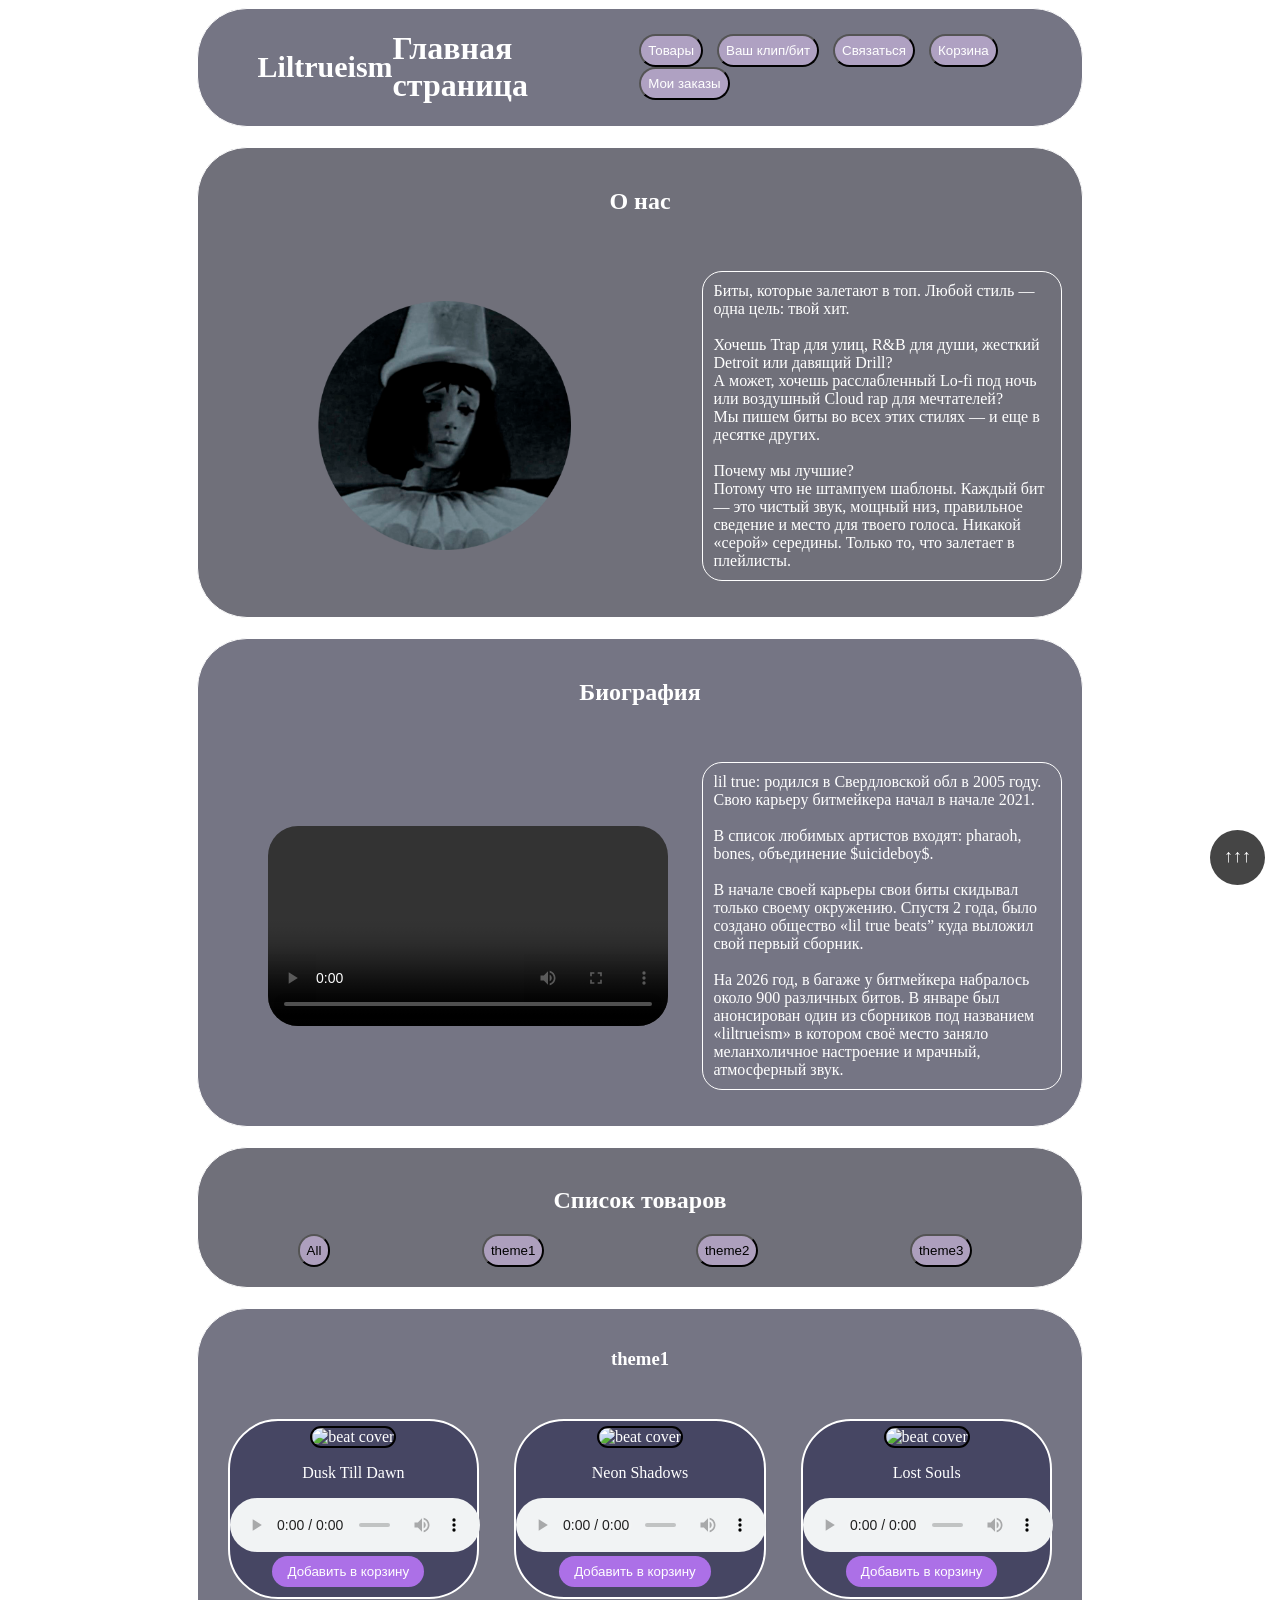
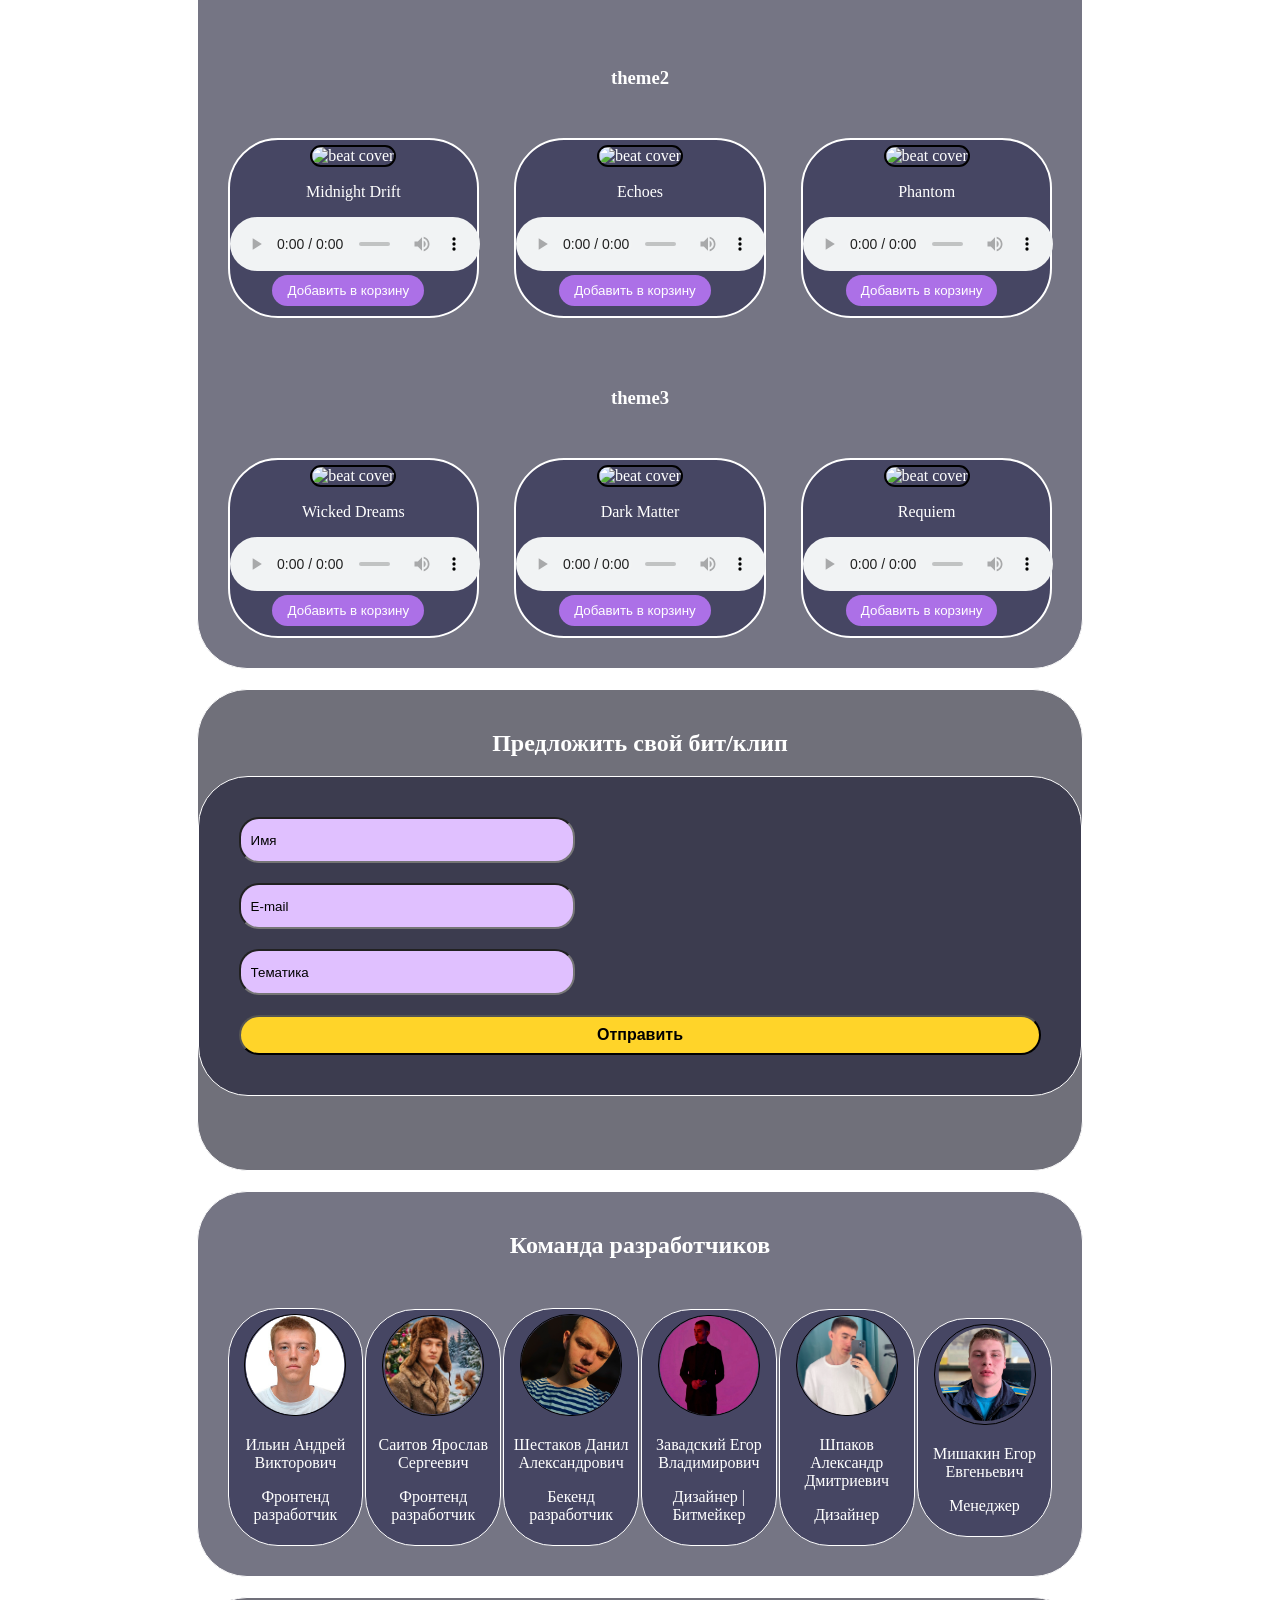
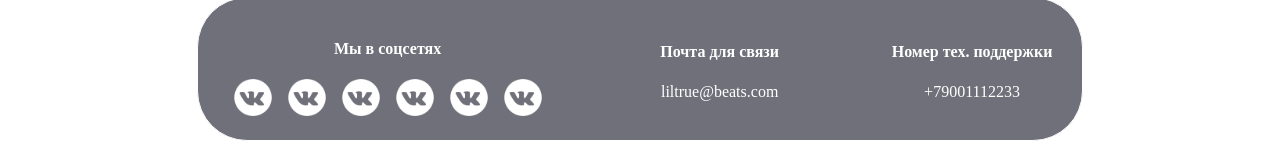
==== index.html @ 7ace11f6 "Update index.html" ====
<!DOCTYPE html>
<html lang="en">

<head>
    <meta charset="UTF-8">
    <meta name="viewport" content="width=device-width, initial-scale=1.0">
    <title>Главная страница | Liltrueism</title>
    <script src="Итоговый проект/script.js"></script>
    <link rel="stylesheet" href="Итоговый проект/csss/style.css">
    <!-- <link rel="stylesheet" href="/Итоговый проект/csss/reset.css"> -->
</head>

<body>
    <header>
        <div class="navigation" id="navigation">
            <div class="imgTitle">
                <div><b class="litrueism">Liltrueism</b></div>
                <div><h1>Главная страница</h1></div>
                <div>
                    <button><a href="#tovar">Товары</a></button>
                    <button><a href="#clipBeat">Ваш клип/бит</a></button>
                    <button><a href="#contact">Связаться</a></button>
                    <button><a href="Итоговый проект/cart.html">Корзина</a></button>
                    <button><a href="Итоговый проект/orders.html">Мои заказы</a></button>
                </div>
            </div>
        </div>

        <div class="aboutUs">
            <h2 class="aboutH2">О нас</h2>
            <div class="logoAbout">
                <img src="Итоговый проект/img/Header/LilTrue.png" alt="" class="kkk">
                <p class="ppp">Биты, которые залетают в топ. Любой стиль — одна цель: твой хит.
                    <br> <br>
                    Хочешь Trap для улиц, R&B для души, жесткий Detroit или давящий Drill? <br>
                    А может, хочешь расслабленный Lo-fi под ночь или воздушный Cloud rap для мечтателей? <br>
                    Мы пишем биты во всех этих стилях — и еще в десятке других.
                    <br> <br>
                    Почему мы лучшие? <br>
                    Потому что не штампуем шаблоны. Каждый бит — это чистый звук, мощный низ, правильное сведение и
                    место для твоего голоса. Никакой «серой» середины. Только то, что залетает в плейлисты.
                </p>
            </div>
        </div>

        <div class="videoBiography">
            <h2 class="aboutH2">Биография</h2>
            <div class="logoAbout">
                <video src="Итоговый проект/video/IMG_6130.MOV" controls class=""></video>
                <p class="ppp">lil true: родился в Свердловской обл в 2005 году. Свою карьеру битмейкера начал в начале
                    2021. <br> <br>
                    В список любимых артистов входят: pharaoh, bones, объединение $uicideboy$. <br> <br>
                    В начале своей карьеры свои биты скидывал только своему окружению. Спустя 2 года, было создано
                    общество «lil true beats” куда выложил свой первый сборник. <br> <br>
                    На 2026 год, в багаже у битмейкера набралось около 900 различных битов. В январе был анонсирован
                    один из сборников под названием «liltrueism» в котором своё место заняло меланхоличное настроение и
                    мрачный, атмосферный звук.</p>
            </div>
        </div>
    </header>

    <main>
        <div class="navItems">
            <h2 class="aboutH2" id="tovar">Список товаров</h2>
            <div class="butNav">
                <button class="filter-btn" data-filter="all">All</button>
                <button class="filter-btn" data-filter="theme1">theme1</button>
                <button class="filter-btn" data-filter="theme2">theme2</button>
                <button class="filter-btn" data-filter="theme3">theme3</button>
            </div>
        </div>

        <div class="items" id="beats-list">
            <!-- theme1 -->
            <h3 class="aboutH2 theme-title" data-theme="theme1">theme1</h3>
            <div class="box theme-group" data-theme="theme1">
                <div class="beat" data-product-id="1">
                    <img src="Итоговый проект/img/beats/1.png" alt="beat cover" id="pic1">
                    <p>Dusk Till Dawn</p>
                    <audio src="Итоговый проект/music/1.mp3" controls></audio><br>
                    <button class="add-to-cart-btn" data-id="1">Добавить в корзину</button>
                </div>
                <div class="beat" data-product-id="2">
                    <img src="Итоговый проект/img/beats/2.png" alt="beat cover" id="pic1">
                    <p>Neon Shadows</p>
                    <audio src="Итоговый проект/music/lt.mp3" controls></audio><br>
                    <button class="add-to-cart-btn" data-id="2">Добавить в корзину</button>
                </div>
                <div class="beat" data-product-id="3">
                    <img src="Итоговый проект/img/beats/3.jpg" alt="beat cover" id="pic1">
                    <p>Lost Souls</p>
                    <audio src="Итоговый проект/music/17.mp3" controls></audio><br>
                    <button class="add-to-cart-btn" data-id="3">Добавить в корзину</button>
                </div>
            </div>
            <!-- theme2 -->
            <h3 class="aboutH2 theme-title" data-theme="theme2">theme2</h3>
            <div class="box theme-group" data-theme="theme2">
                <div class="beat" data-product-id="4">
                    <img src="Итоговый проект/img/beats/4.jpg" alt="beat cover" id="pic1">
                    <p>Midnight Drift</p>
                    <audio src="Итоговый проект/music/4.mp3" controls></audio><br>
                    <button class="add-to-cart-btn" data-id="4">Добавить в корзину</button>
                </div>
                <div class="beat" data-product-id="5">
                    <img src="Итоговый проект/img/beats/5.jpg" alt="beat cover" id="pic1">
                    <p>Echoes</p>
                    <audio src="Итоговый проект/music/5.mp3" controls></audio><br>
                    <button class="add-to-cart-btn" data-id="5">Добавить в корзину</button>
                </div>
                <div class="beat" data-product-id="6">
                    <img src="Итоговый проект/img/beats/6.jpg" alt="beat cover" id="pic1">
                    <p>Phantom</p>
                    <audio src="Итоговый проект/music/15.mp3" controls></audio><br>
                    <button class="add-to-cart-btn" data-id="6">Добавить в корзину</button>
                </div>
            </div>
            <!-- theme3 -->
            <h3 class="aboutH2 theme-title" data-theme="theme3">theme3</h3>
            <div class="box theme-group" data-theme="theme3">
                <div class="beat" data-product-id="7">
                    <img src="Итоговый проект/img/beats/7.jpg" alt="beat cover" id="pic1">
                    <p>Wicked Dreams</p>
                    <audio src="Итоговый проект/music/7.mp3" controls></audio><br>
                    <button class="add-to-cart-btn" data-id="7">Добавить в корзину</button>
                </div>
                <div class="beat" data-product-id="8">
                    <img src="Итоговый проект/img/beats/8.jpg" alt="beat cover" id="pic1">
                    <p>Dark Matter</p>
                    <audio src="Итоговый проект/music/16.mp3" controls></audio><br>
                    <button class="add-to-cart-btn" data-id="8">Добавить в корзину</button>
                </div>
                <div class="beat" data-product-id="9">
                    <img src="Итоговый проект/img/beats/9.jpg" alt="beat cover" id="pic1">
                    <p>Requiem</p>
                    <audio src="Итоговый проект/music/13.mp3" controls></audio><br>
                    <button class="add-to-cart-btn" data-id="9">Добавить в корзину</button>
                </div>
            </div>
        </div>

        <div class="back">
            <h2 class="aboutH2" id="clipBeat">Предложить свой бит/клип</h2>
            <form action="javascript:void(0);" onsubmit="alert('Спасибо! Мы свяжемся с вами.');">
                <input type="text" placeholder="Имя" class="formInp">
                <input type="email" placeholder="E-mail" class="formInp">
                <input type="text" class="formInp" placeholder="Тематика">
                <input type="submit" value="Отправить" class="btn">
            </form>
        </div>

    </main>

    <footer>
        <div class="team">
            <h2 class="aboutH2">Команда разработчиков</h2>
            <div class="box">
                <div class="teamInfo">
                    <img src="Итоговый проект/img/Avatar/Ilin.png" alt=""
                        style="border: solid 1px black; border-radius: 50px; width: 100px; height: 100px;">
                    <p>Ильин Андрей Викторович</p>
                    <p>Фронтенд разработчик</p>
                </div>
                <div class="teamInfo">
                    <img src="Итоговый проект/img/Avatar/Saitov.png" alt=""
                        style="border: solid 1px black; border-radius: 50px; width: 100px;">
                    <p>Саитов Ярослав Сергеевич</p>
                    <p>Фронтенд разработчик</p>
                </div>
                <div class="teamInfo">
                    <img src="Итоговый проект/img/Avatar/Shestakov.png" alt=""
                        style="border: solid 1px black; border-radius: 50px; width: 100px;">
                    <p>Шестаков Данил Александрович</p>
                    <p>Бекенд разработчик</p>
                </div>
                <div class="teamInfo">
                    <img src="Итоговый проект/img/Avatar/Zavad.png" alt=""
                        style="border: solid 1px black; border-radius: 50px; width: 100px;">
                    <p>Завадский Егор Владимирович</p>
                    <p>Дизайнер | Битмейкер</p>
                </div>
                <div class="teamInfo">
                    <img src="Итоговый проект/img/Avatar/Shpakov.png" alt=""
                        style="border: solid 1px black; border-radius: 50px; width: 100px;">
                    <p>Шпаков Александр Дмитриевич</p>
                    <p>Дизайнер</p>
                </div>
                <div class="teamInfo">
                    <img src="Итоговый проект/img/Avatar/Mishakin.png" alt=""
                        style="border: solid 1px black; border-radius: 50px; width: 100px;">
                    <p>Мишакин Егор Евгеньевич</p>
                    <p>Менеджер</p>
                </div>
            </div>
        </div>

        <div class="contact" id="contact">
            <div class="boxes">
                <div class="socialNetwork">
                    <h4>Мы в соцсетях</h4>
                    <div class="sN">
                        <a href="https://vk.com/duxa4" target="_blank" rel="noopener noreferrer"><img
                                src="Итоговый проект/img/VK.png" alt="" style="width: 50px;"></a>
                        <a href="https://vk.com/stiv_jr" target="_blank" rel="noopener noreferrer"><img
                                src="Итоговый проект/img/VK.png" alt="" style="width: 50px;"></a>
                        <a href="https://vk.com/imurchala" target="_blank" rel="noopener noreferrer"><img
                                src="Итоговый проект/img/VK.png" alt="" style="width: 50px;"></a>
                        <a href="https://vk.com/id688448021" target="_blank" rel="noopener noreferrer"><img
                                src="Итоговый проект/img/VK.png" alt="" style="width: 50px;"></a>
                        <a href="https://vk.com/shpak_35" target="_blank" rel="noopener noreferrer"><img
                                src="Итоговый проект/img/VK.png" alt="" style="width: 50px;"></a>
                        <a href="https://vk.com/roge_promotion" target="_blank" rel="noopener noreferrer"><img
                                src="Итоговый проект/img/VK.png" alt="" style="width: 50px;"></a>
                    </div>
                </div>

                <div class="socialNetwork">
                    <h4>Почта для связи</h4>
                    <p>liltrue@beats.com</p>
                </div>

                <div class="socialNetwork">
                    <h4>Номер тех. поддержки</h4>
                    <p>+79001112233</p>
                </div>
            </div>
        </div>
    </footer>
    <a class="up-button" href="#navigation">
        <p>↑↑↑</p>
    </a>
</body>

</html>
---- Итоговый проект/csss/style.css ----
body {
    background: url(img/Fon.png);
}

.navigation {
    background-color: rgba(25, 25, 50, 0.6);
    color: white;
    width: 70%;
    margin: 0 auto;
    border-radius: 50px;
    border: solid 1px white;
    margin-bottom: 20px;
}

a,
a:visited {
    color: rgb(255, 255, 255);
    text-decoration: none;
}

.lilTrue {
    width: 70px;
}

button {
    margin-right: 10px;
    padding: 7px;
    background-color: #dac3f093;
    border-radius: 20px;
    align-items: center;
}

button:hover {
    background: #ac70e793;
    cursor: pointer;
}

button.active {
    background: #ac70e793;
}

.imgTitle {
    margin-left: 40px;
    display: flex;
    justify-content: space-between;
    align-items: center;
}

.litrueism {
    font-family: cursive;
    font-size: 30px;
    margin-left: 20px;
}

.aboutUs {
    width: 70%;
    margin: 0 auto;
    background-color: rgba(17, 17, 34, 0.6);
    border-radius: 50px;
    border: solid 1px white;
    margin-bottom: 20px;
}

.logoAbout {
    display: flex;
    justify-content: space-between;
    align-items: center;
    padding: 20px;
}

.aboutH2 {
    padding-top: 20px;
    text-align: center;
    color: white;
}

.kkk {
    margin-left: 100px;
    width: 30%;
}

.ppp {
    padding: 10px;
    border: solid 1px white;
    border-radius: 20px;
    width: 40%;
    color: white;
}

.videoBiography {
    width: 70%;
    margin: 0 auto;
    background-color: rgb(25, 25, 50, 0.6);
    border-radius: 50px;
    border: solid 1px white;
    margin-bottom: 20px;
}

.butNav {
    display: flex;
    justify-content: space-between;
    align-items: center;
    padding: 0 100px 0 100px;
}

.navItems {
    background-color: rgba(17, 17, 34, 0.6);
    color: white;
    width: 70%;
    margin: 0 auto;
    border-radius: 50px;
    border: solid 1px white;
    padding-bottom: 20px;
}

.items {
    margin: 0 auto;
    width: 70%;
    border-radius: 50px;
    border: solid 1px white;
    margin-top: 20px;
    margin-bottom: 20px;
    background-color: rgba(25, 25, 50, 0.6);
}

.box {
    display: flex;
    justify-content: space-between;
    align-items: center;
    padding: 30px;
}

audio {
    width: 250px;
}

input {
    border-radius: 20px;
    background-color: #e0c0ff;
}

input::placeholder {
    color: rgb(0, 0, 0);
}

/* audio::-webkit-media-controls-panel {
  background-color: #8a2424;
  color: #fff;
  border-radius: 5px;
} */

video {
    width: 400px;
    border-radius: 30px;
    margin-left: 50px;
}

.beat {
    padding: 10px 0 10px 0;
    width: 30%;
    justify-items: center;
    display: block;
    text-align: center;
    border: solid 2px black;
    border-radius: 50px;
    padding-top: 5px;
    border-color: white;
    color: white;
    background-color: rgba(39, 39, 78, 0.6);
}

#pic1 {
    height: 200px;
    width: 200px;
    border: solid 2px black;
    border-radius: 100px;
}

.back {
    margin: 0 auto;
    width: 70%;
    height: 30rem;
    text-align: center;
    justify-items: center;
    border-radius: 50px;
    border: solid 1px white;
    margin-bottom: 20px;
    background-color: rgba(17, 17, 34, 0.6);
}

form {
    padding: 40px;
    border-radius: 50px;
    border: solid 1px white;
    background-color: rgba(25, 25, 50, 0.6);
}

.formInp {
    display: block;
    width: 20rem;
    height: 2.5rem;
    padding-left: 10px;
    margin-bottom: 20px;
}

.btn {
    width: 100%;
    height: 2.5rem;
    color: black;
    font-size: 16px;
    font-weight: bold;
    display: block;
    text-decoration: none;
    background-color: #ffd429;
    text-align: center;
    transition: all 0.5s ease;
    font-family: 'Open Sans', sans-serif;
}

.btn:hover {
    cursor: pointer;
    background-color: #dab523;
}

.team {
    width: 70%;
    margin: 0 auto;
    margin-bottom: 20px;
    border-radius: 50px;
    border: solid 1px white;
    background-color: rgba(25, 25, 50, 0.6);
}

.teamInfo {
    justify-items: center;
    display: block;
    text-align: center;
    width: 15%;
    padding: 5px;
    border-radius: 50px;
    border: solid 1px white;
    background-color: rgba(39, 39, 78, 0.6);
}

p {
    color: white;
}

h4 {
    color: white;
}

.contact {
    width: 70%;
    margin: 0 auto;
    padding-bottom: 20px;
    border-radius: 50px;
    border: solid 1px white;
    background-color: rgba(17, 17, 34, 0.6);
}

.socialNetwork {
    text-align: center;
    padding: 0 30px 0 30px;
}

.boxes {
    display: flex;
    justify-content: space-between;
    align-items: center;
    padding-top: 20px;
}

.up-button {
    width: 55px;
    height: 55px;
    border-radius: 50%;
    background-color: rgba(7, 7, 7, 0.75);
    position: fixed;
    right: 0;
    bottom: 0;
    margin-right: 15px;
    margin-bottom: 15px;
}

.up-button:hover {
    background-color: rgb(46, 46, 46);
}

.up-button p {
    position: absolute;
    left: 27.5px;
    top: 8px;
    transform: translate(-50%, -50%);
    color: #ffffff;
    font-family: "Roboto Slab";
    font-size: 18px;
    font-weight: 400;
    text-transform: uppercase;
}

.container {
    width: 70%;
    margin: 0 auto;
    border-radius: 50px;
    border: solid 1px white;
    margin-bottom: 20px;
}

.cart-container {
    padding: 40px 0;
    width: 50%;
    margin: 0 auto;
}

.cart-item,
.order-card {
    background: rgba(25, 25, 50, 0.8);
    border-radius: 20px;
    padding: 15px;
    margin-bottom: 15px;
    border: 1px solid white;
    color: white;
}

.cart-item-info,
.cart-item-quantity,
.cart-item-price,
.cart-item-remove {
    display: inline-block;
    vertical-align: middle;
}

.cart-item {
    display: flex;
    justify-content: space-between;
    align-items: center;
    flex-wrap: wrap;
    gap: 10px;
}

.cart-item-info {
    flex: 2;
}

.cart-item-quantity {
    flex: 1;
    text-align: center;
}

.cart-item-price {
    flex: 1;
    text-align: right;
    font-weight: bold;
}

.cart-item-remove {
    background: #e74c3c;
    border: none;
    border-radius: 30px;
    padding: 5px 12px;
    cursor: pointer;
    color: white;
}

.cart-total {
    color: white;
    text-align: right;
    font-size: 1.5rem;
    margin-top: 20px;
    background: rgba(25, 25, 50, 0.9);
    padding: 15px;
    border-radius: 30px;
    border: solid 1px white;
    margin-bottom: 20px;
}

.empty-message {
    text-align: center;
    padding: 40px;
    background: rgba(0, 0, 0, 0.6);
    border-radius: 30px;
    color: white;
}

.order-card {
    margin-bottom: 20px;
}

.order-header {
    display: flex;
    justify-content: space-between;
    border-bottom: 1px solid #aaa;
    padding-bottom: 8px;
    margin-bottom: 12px;
    font-weight: bold;
}

.order-item {
    display: flex;
    justify-content: space-between;
    padding: 6px 0;
}

.order-total {
    text-align: right;
    margin-top: 12px;
    font-size: 1.2rem;
    border-top: 1px solid #aaa;
    padding-top: 8px;
}

.btn-checkout {
    background: #2ecc71;
    color: black;
    font-weight: bold;
    padding: 12px 24px;
    border: none;
    border-radius: 40px;
    cursor: pointer;
    font-size: 1rem;
    margin-top: 20px;
    width: 100%;
}

.btn-checkout:hover {
    background: #27ae60;
}

.qty-input {
    width: 60px;
    padding: 5px;
    border-radius: 20px;
    text-align: center;
    background: #f1f2f6;
    border: none;
}

.beat button {
    background: #ac70e7;
    border: none;
    color: white;
    padding: 8px 15px;
    border-radius: 30px;
    cursor: pointer;
    transition: 0.2s;
}

.beat button:hover {
    background: #8e4bcb;
}

.orders-header-actions {
    display: flex;
    justify-content: space-between;
    align-items: center;
    flex-wrap: wrap;
    gap: 15px;
    margin-bottom: 25px;
    background: rgba(25, 25, 50, 0.5);
    padding: 12px 20px;
    border-radius: 50px;
    backdrop-filter: blur(4px);
}

.clear-orders-btn {
    background: #3a2c4a;
    border: 1px solid #ff8c8c;
    color: #ffbaba;
    padding: 6px 16px;
    border-radius: 40px;
    font-size: 14px;
    transition: 0.2s;
}

.clear-orders-btn:hover {
    background: #5e3a5e;
    color: white;
    border-color: #ff5e5e;
}

.back-shop-link {
    background: #ac70e7cc;
    padding: 6px 18px;
    border-radius: 40px;
    color: white;
    text-decoration: none;
    font-weight: 500;
    transition: 0.2s;
}

.back-shop-link:hover {
    background: #ac70e7;
    box-shadow: 0 0 6px #ac70e7;
}

.order-card {
    transition: transform 0.1s ease;
}

.order-card:hover {
    transform: scale(1.01);
    background: rgba(35, 35, 65, 0.9);
    border-color: #ac70e7;
}

.empty-message a {
    color: #c896ff;
    text-decoration: underline;
    font-weight: bold;
}
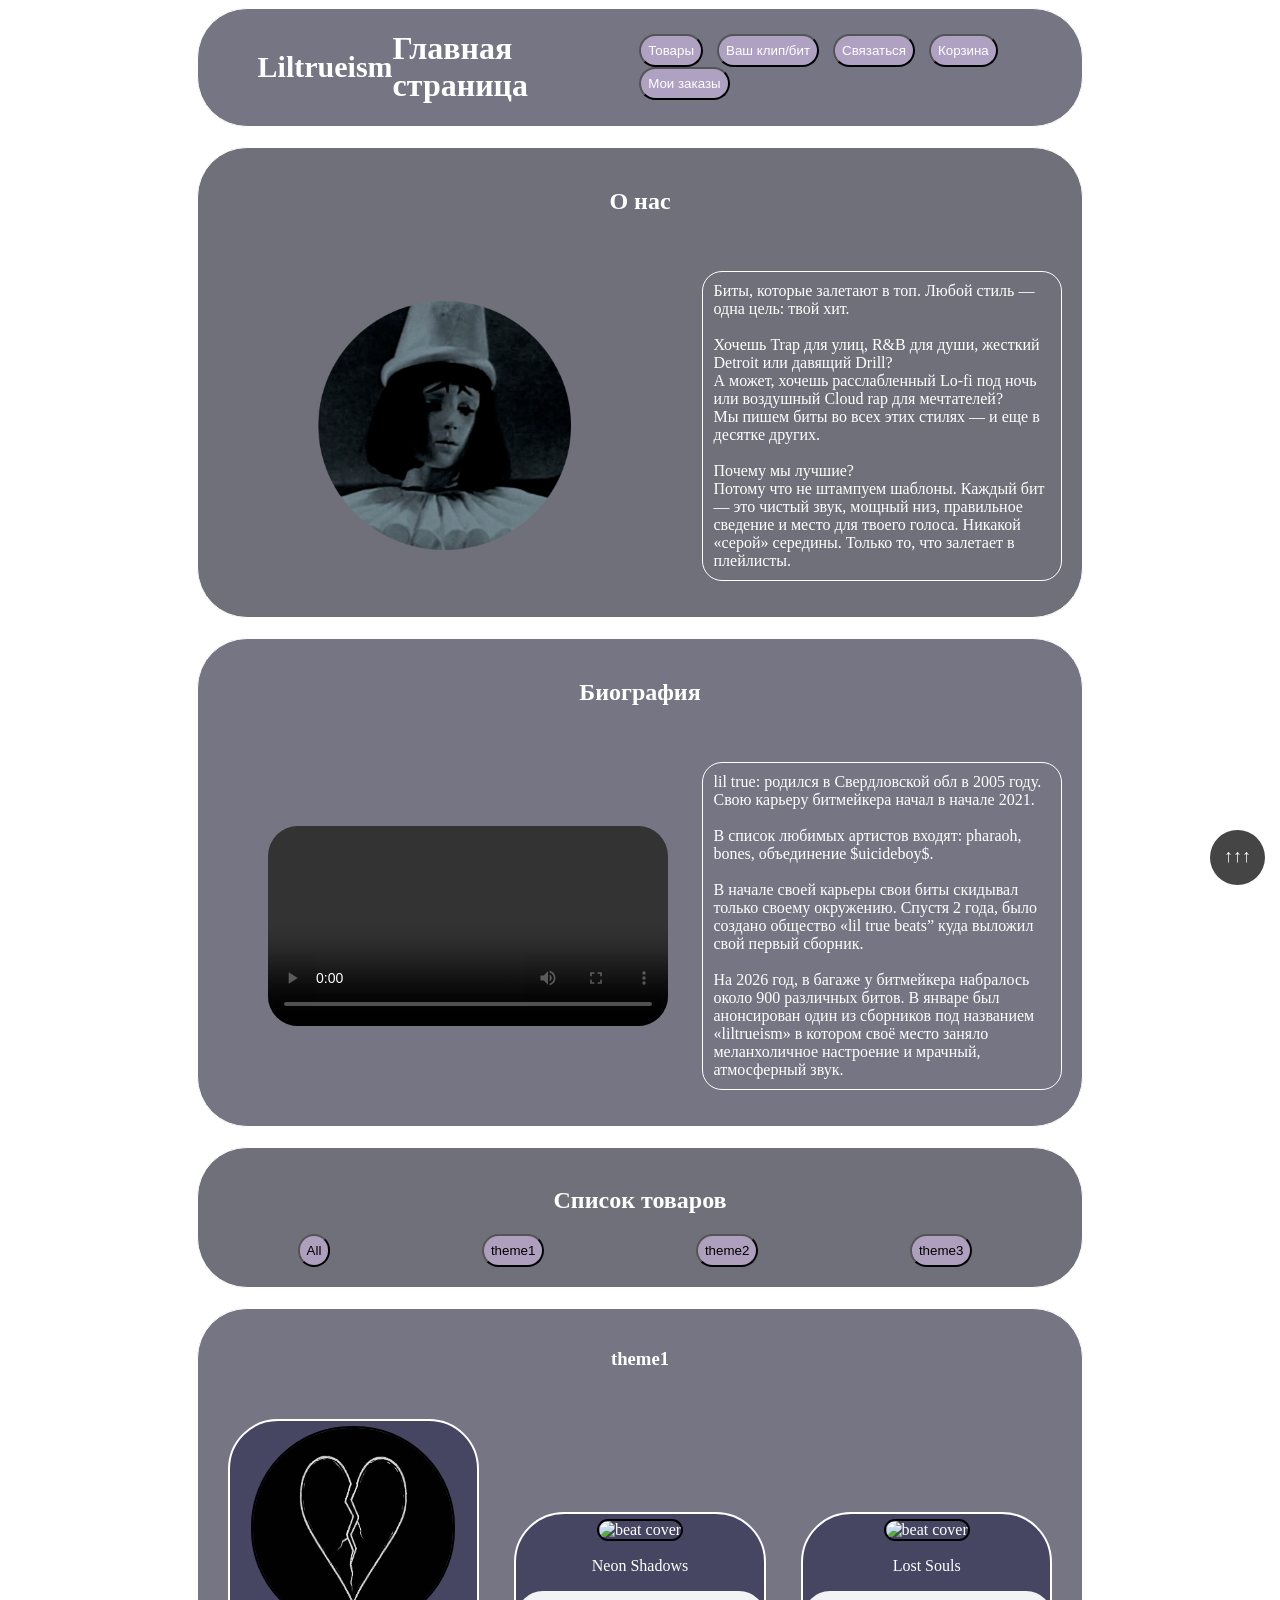
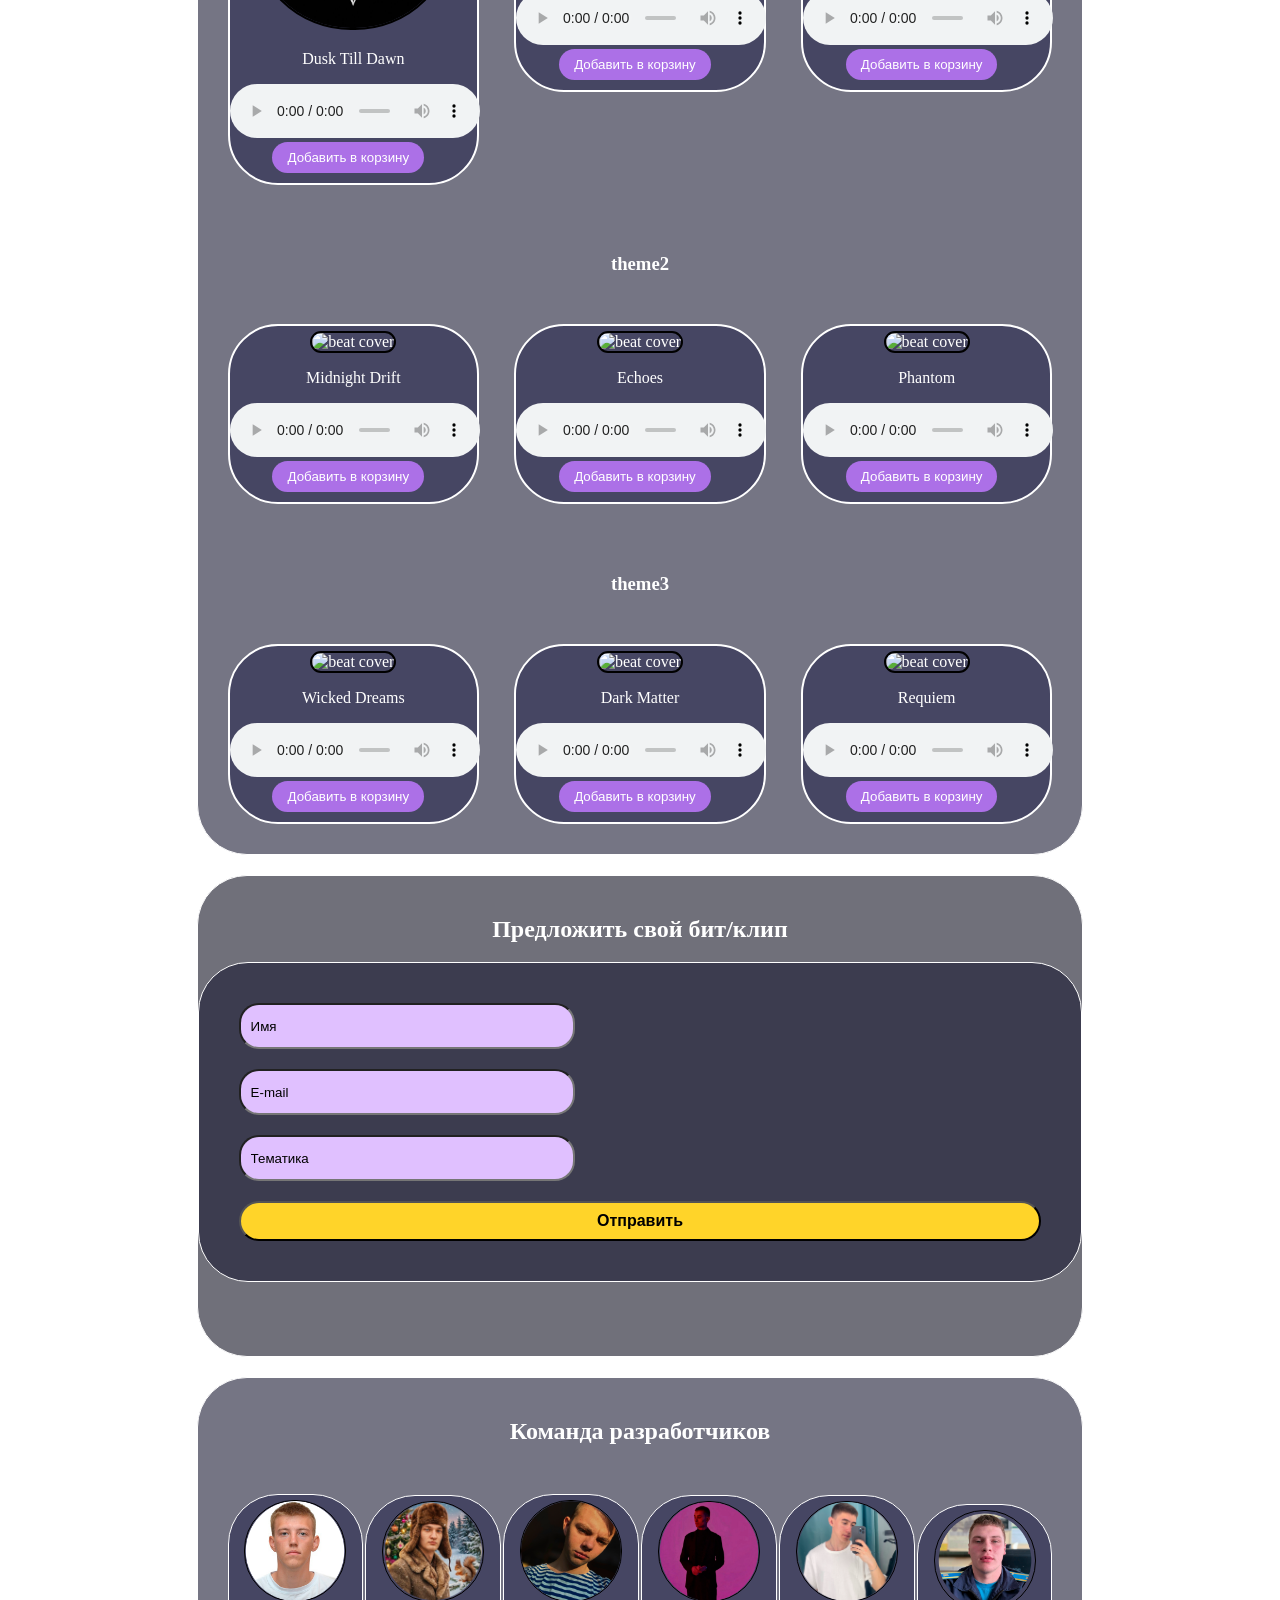
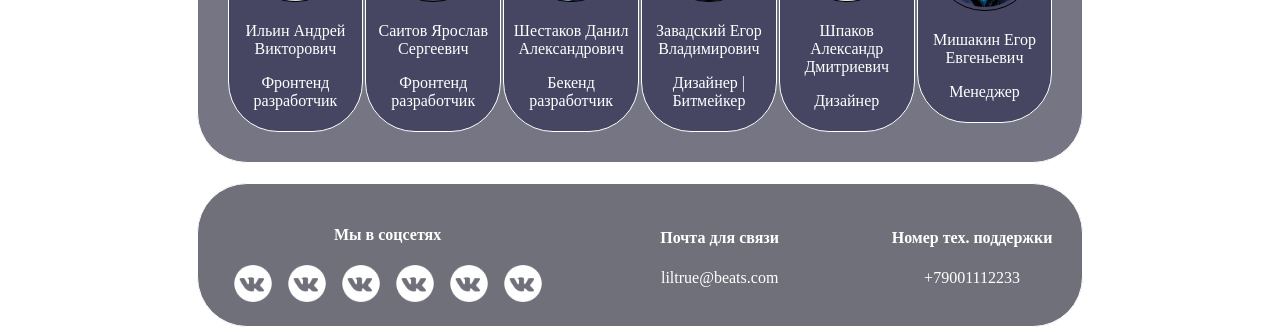
==== commit 6219a603: "Update index.html" ====
--- a/index.html
+++ b/index.html
@@ -75,7 +75,7 @@
             <h3 class="aboutH2 theme-title" data-theme="theme1">theme1</h3>
             <div class="box theme-group" data-theme="theme1">
                 <div class="beat" data-product-id="1">
-                    <img src="Итоговый проект/img/beats/1.png" alt="beat cover" id="pic1">
+                    <img src="Итоговый проект/img/Beats/1.png" alt="beat cover" id="pic1">
                     <p>Dusk Till Dawn</p>
                     <audio src="Итоговый проект/music/1.mp3" controls></audio><br>
                     <button class="add-to-cart-btn" data-id="1">Добавить в корзину</button>
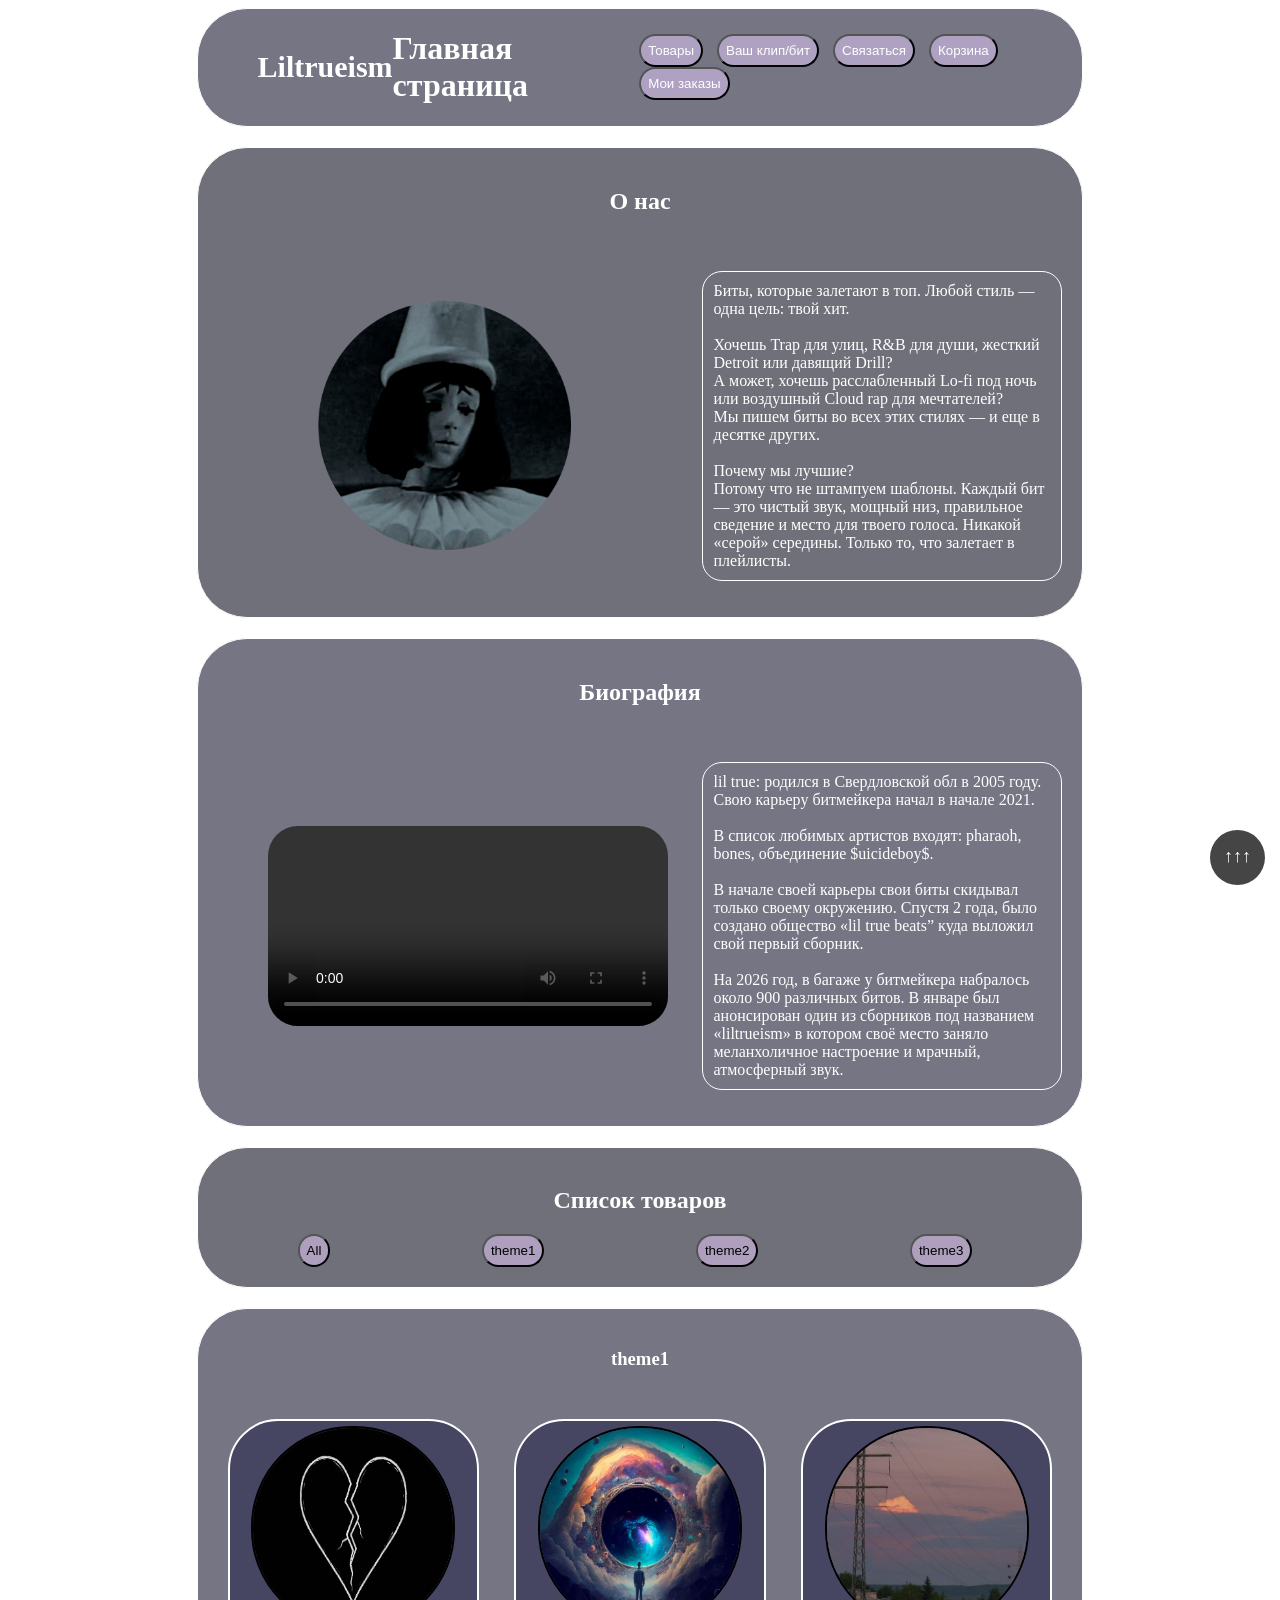
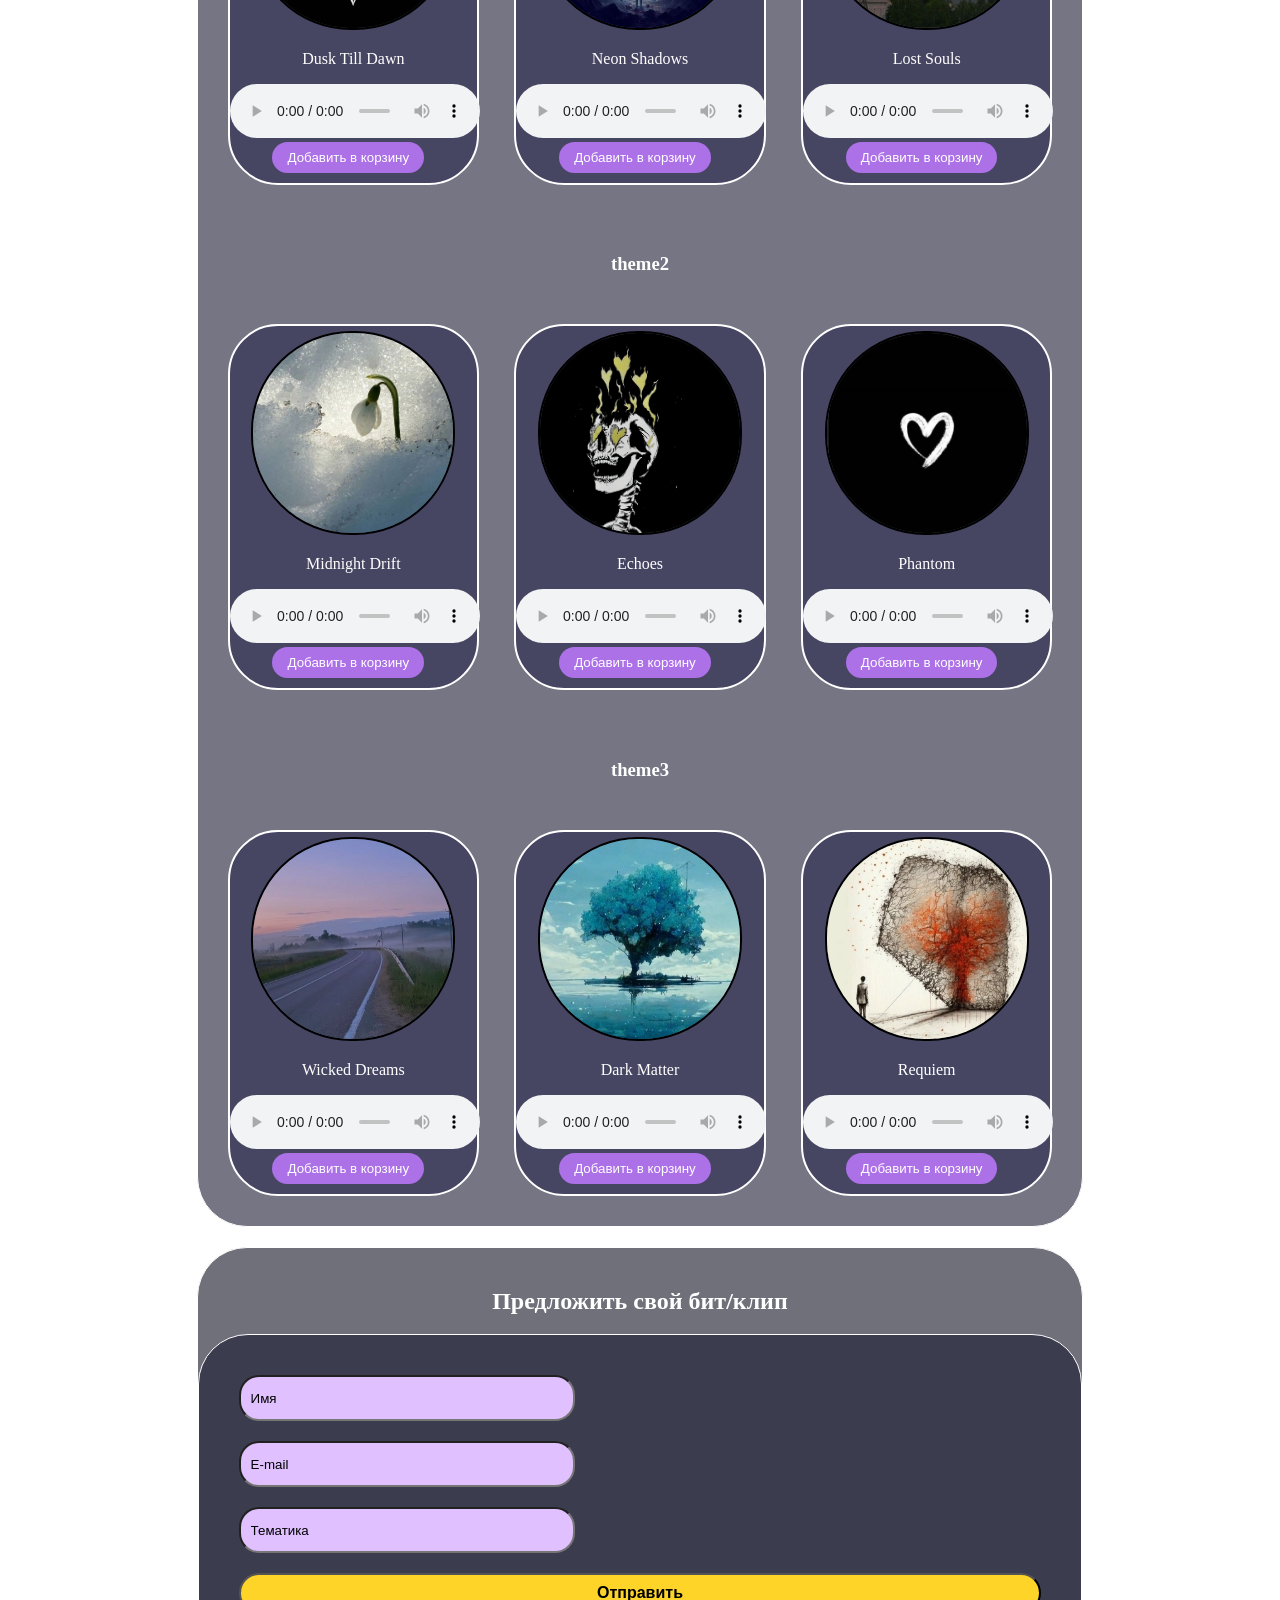
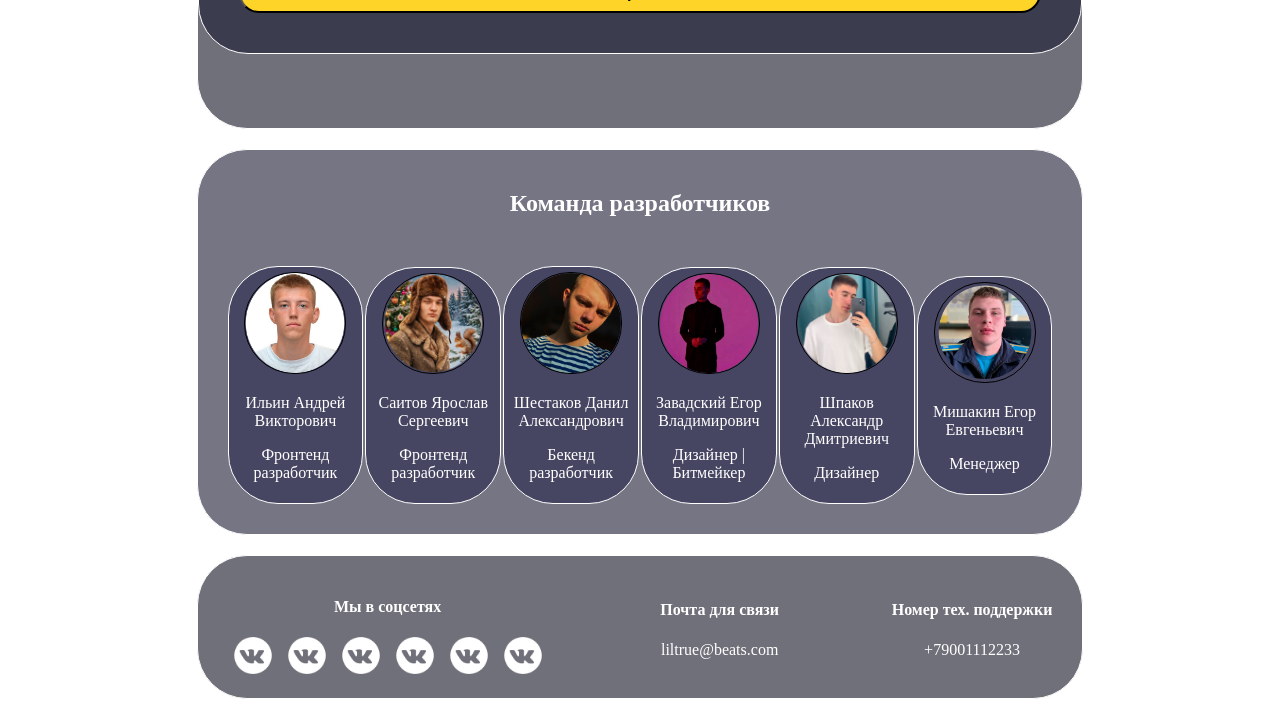
==== commit 565d2d07: "Update index.html" ====
--- a/index.html
+++ b/index.html
@@ -81,13 +81,13 @@
                     <button class="add-to-cart-btn" data-id="1">Добавить в корзину</button>
                 </div>
                 <div class="beat" data-product-id="2">
-                    <img src="Итоговый проект/img/beats/2.png" alt="beat cover" id="pic1">
+                    <img src="Итоговый проект/img/Beats/2.png" alt="beat cover" id="pic1">
                     <p>Neon Shadows</p>
                     <audio src="Итоговый проект/music/lt.mp3" controls></audio><br>
                     <button class="add-to-cart-btn" data-id="2">Добавить в корзину</button>
                 </div>
                 <div class="beat" data-product-id="3">
-                    <img src="Итоговый проект/img/beats/3.jpg" alt="beat cover" id="pic1">
+                    <img src="Итоговый проект/img/Beats/3.jpg" alt="beat cover" id="pic1">
                     <p>Lost Souls</p>
                     <audio src="Итоговый проект/music/17.mp3" controls></audio><br>
                     <button class="add-to-cart-btn" data-id="3">Добавить в корзину</button>
@@ -97,19 +97,19 @@
             <h3 class="aboutH2 theme-title" data-theme="theme2">theme2</h3>
             <div class="box theme-group" data-theme="theme2">
                 <div class="beat" data-product-id="4">
-                    <img src="Итоговый проект/img/beats/4.jpg" alt="beat cover" id="pic1">
+                    <img src="Итоговый проект/img/Beats/4.jpg" alt="beat cover" id="pic1">
                     <p>Midnight Drift</p>
                     <audio src="Итоговый проект/music/4.mp3" controls></audio><br>
                     <button class="add-to-cart-btn" data-id="4">Добавить в корзину</button>
                 </div>
                 <div class="beat" data-product-id="5">
-                    <img src="Итоговый проект/img/beats/5.jpg" alt="beat cover" id="pic1">
+                    <img src="Итоговый проект/img/Beats/5.jpg" alt="beat cover" id="pic1">
                     <p>Echoes</p>
                     <audio src="Итоговый проект/music/5.mp3" controls></audio><br>
                     <button class="add-to-cart-btn" data-id="5">Добавить в корзину</button>
                 </div>
                 <div class="beat" data-product-id="6">
-                    <img src="Итоговый проект/img/beats/6.jpg" alt="beat cover" id="pic1">
+                    <img src="Итоговый проект/img/Beats/6.jpg" alt="beat cover" id="pic1">
                     <p>Phantom</p>
                     <audio src="Итоговый проект/music/15.mp3" controls></audio><br>
                     <button class="add-to-cart-btn" data-id="6">Добавить в корзину</button>
@@ -119,19 +119,19 @@
             <h3 class="aboutH2 theme-title" data-theme="theme3">theme3</h3>
             <div class="box theme-group" data-theme="theme3">
                 <div class="beat" data-product-id="7">
-                    <img src="Итоговый проект/img/beats/7.jpg" alt="beat cover" id="pic1">
+                    <img src="Итоговый проект/img/Beats/7.jpg" alt="beat cover" id="pic1">
                     <p>Wicked Dreams</p>
                     <audio src="Итоговый проект/music/7.mp3" controls></audio><br>
                     <button class="add-to-cart-btn" data-id="7">Добавить в корзину</button>
                 </div>
                 <div class="beat" data-product-id="8">
-                    <img src="Итоговый проект/img/beats/8.jpg" alt="beat cover" id="pic1">
+                    <img src="Итоговый проект/img/Beats/8.jpg" alt="beat cover" id="pic1">
                     <p>Dark Matter</p>
                     <audio src="Итоговый проект/music/16.mp3" controls></audio><br>
                     <button class="add-to-cart-btn" data-id="8">Добавить в корзину</button>
                 </div>
                 <div class="beat" data-product-id="9">
-                    <img src="Итоговый проект/img/beats/9.jpg" alt="beat cover" id="pic1">
+                    <img src="Итоговый проект/img/Beats/9.jpg" alt="beat cover" id="pic1">
                     <p>Requiem</p>
                     <audio src="Итоговый проект/music/13.mp3" controls></audio><br>
                     <button class="add-to-cart-btn" data-id="9">Добавить в корзину</button>
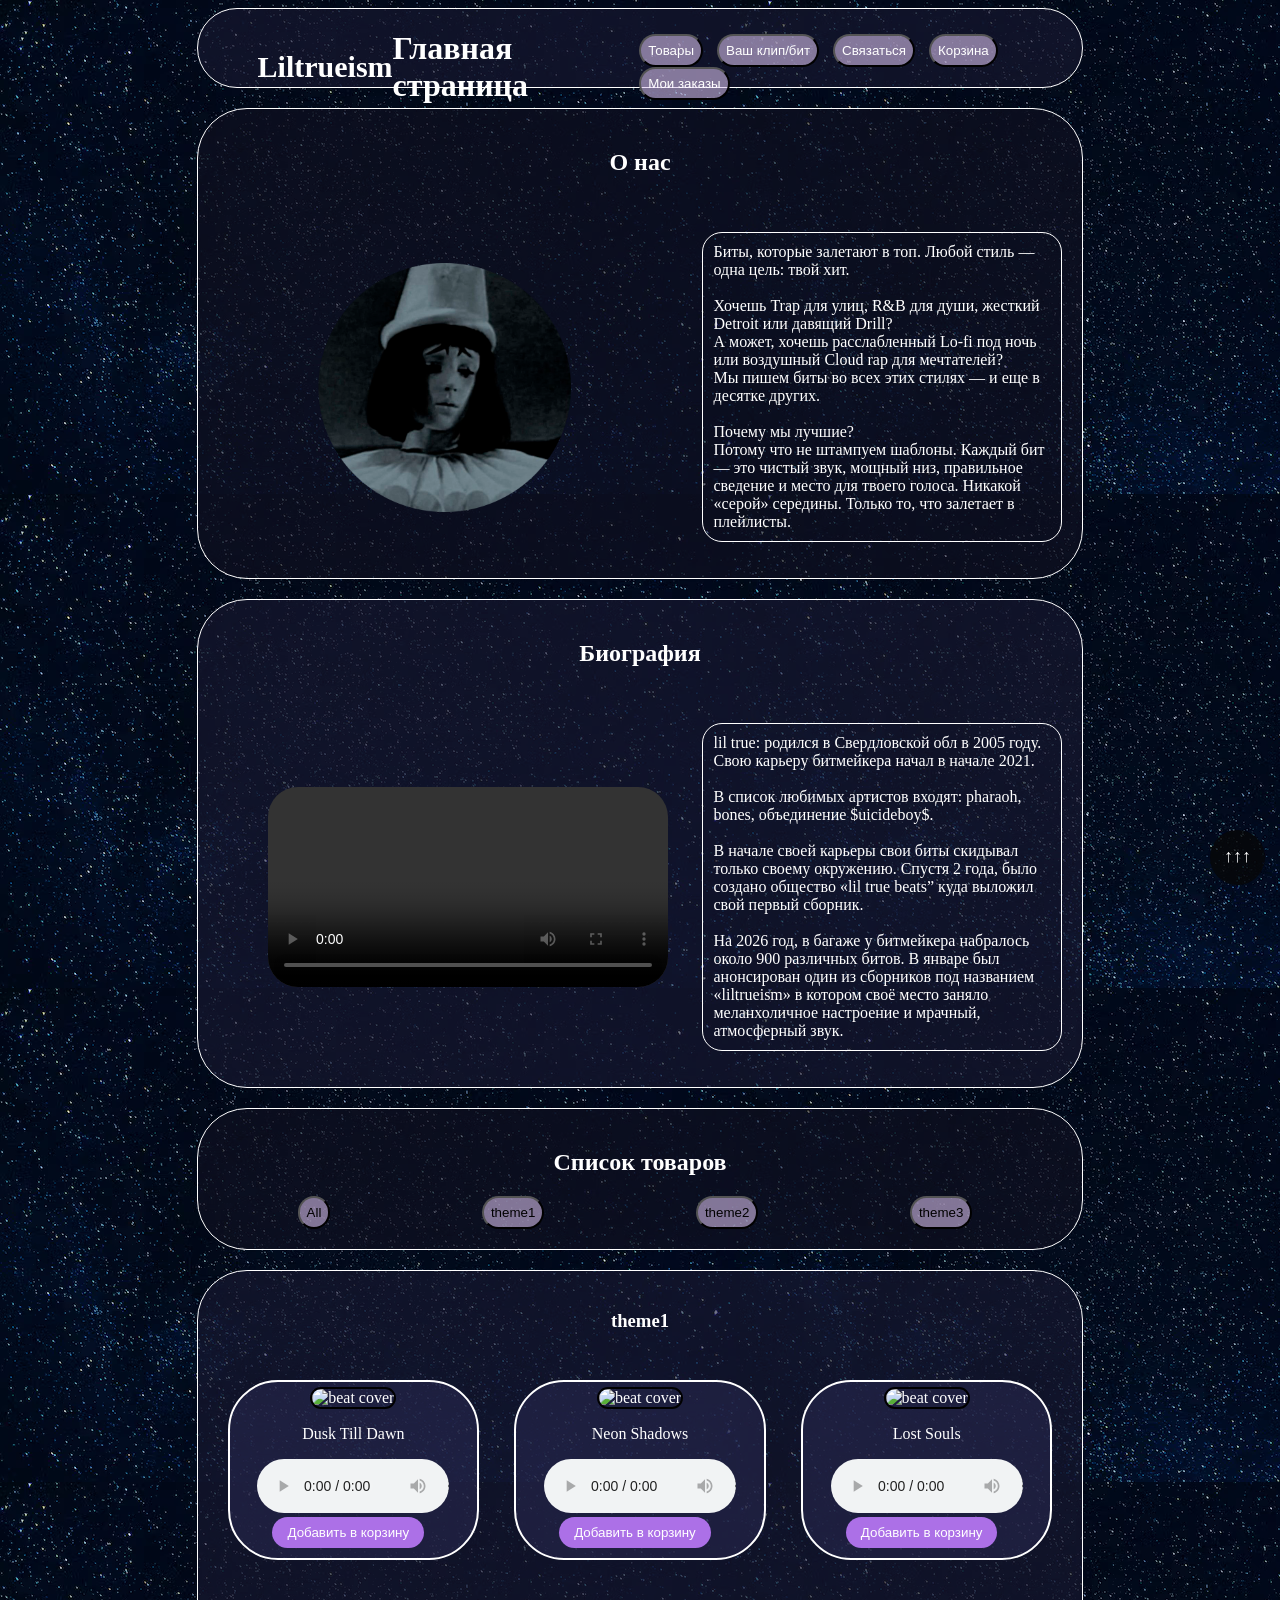
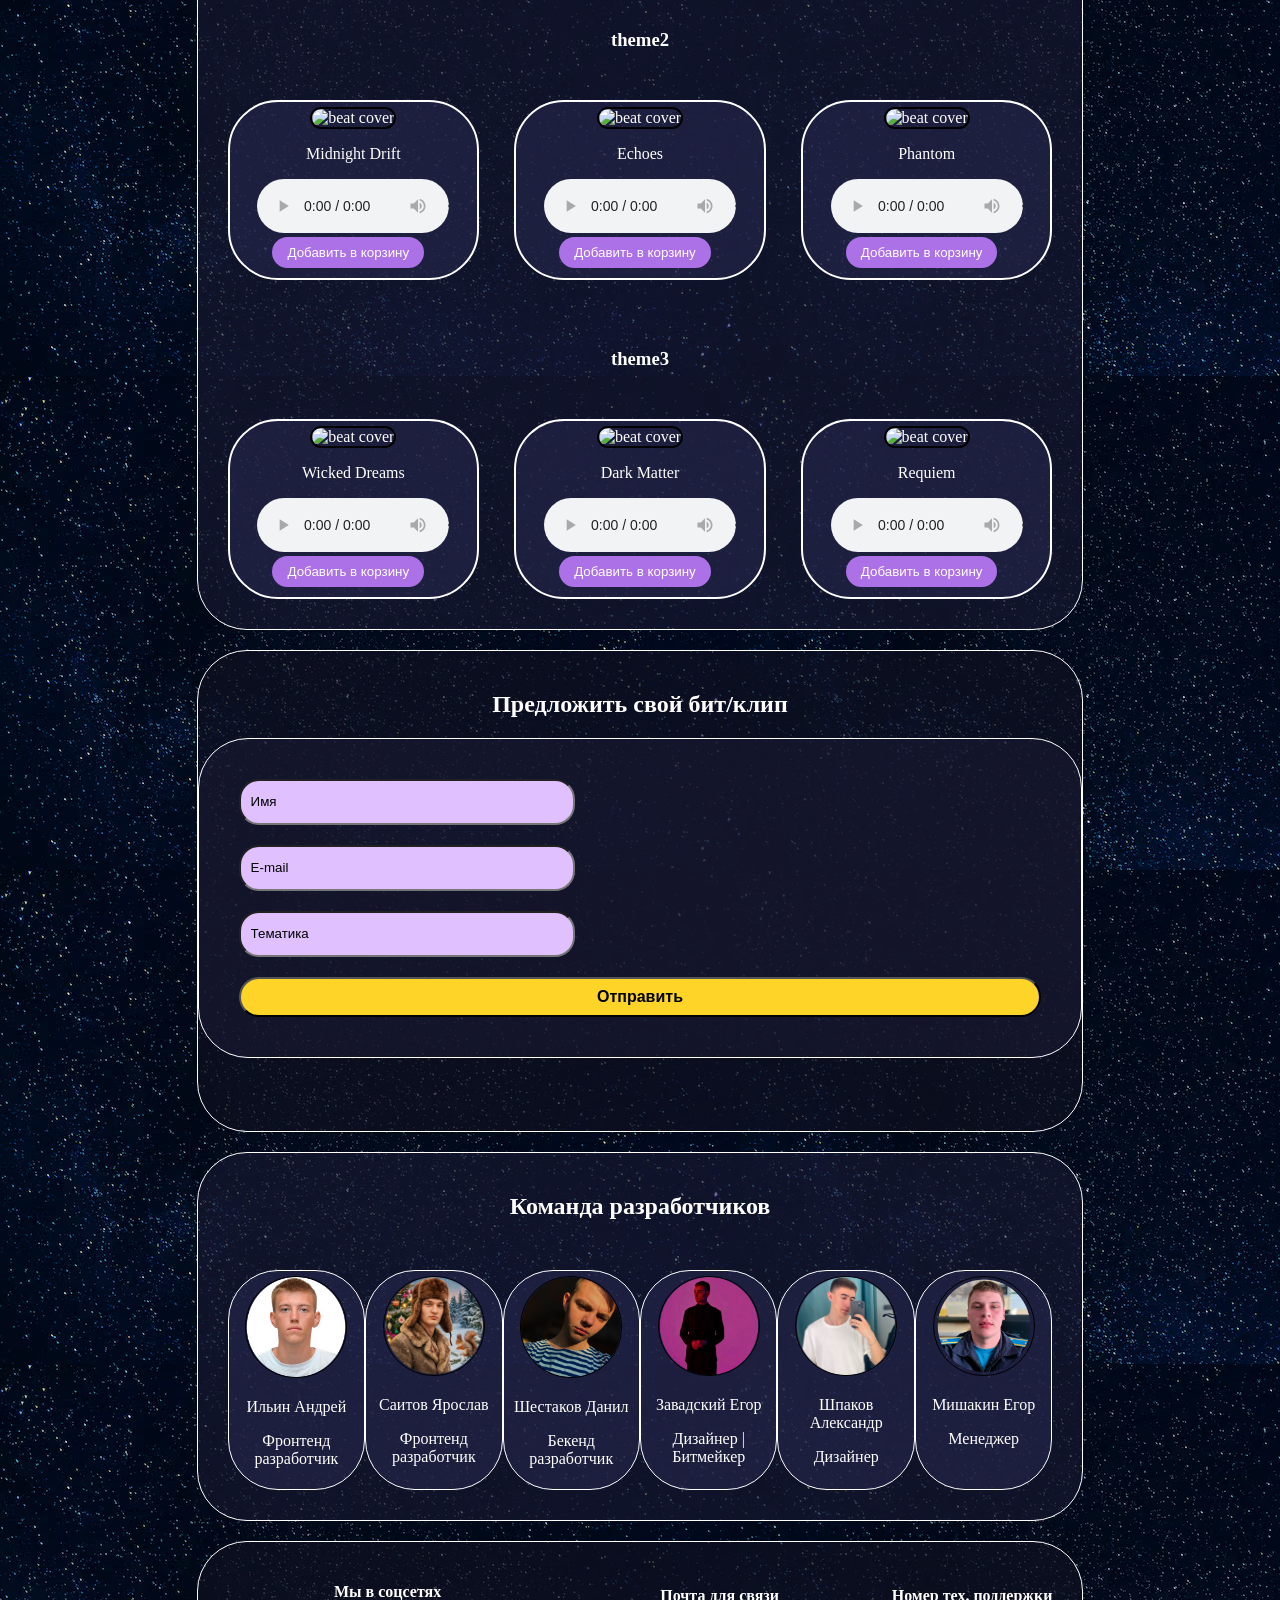
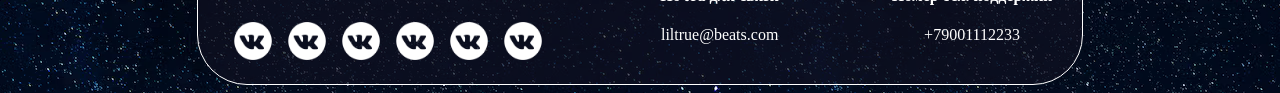
==== commit 801f6d1a: "Add files via upload" ====
--- a/index.html
+++ b/index.html
@@ -5,9 +5,11 @@
     <meta charset="UTF-8">
     <meta name="viewport" content="width=device-width, initial-scale=1.0">
     <title>Главная страница | Liltrueism</title>
-    <script src="Итоговый проект/script.js"></script>
-    <link rel="stylesheet" href="Итоговый проект/csss/style.css">
-    <!-- <link rel="stylesheet" href="/Итоговый проект/csss/reset.css"> -->
+    <link rel="stylesheet" href="/csss/reset.css">
+    <script src="script.js"></script>
+    <link rel="stylesheet" href="/csss/style.css">
+    <link rel="stylesheet" href="/csss/adaptation.css">
+    <script src="validate.js"></script>
 </head>
 
 <body>
@@ -16,12 +18,12 @@
             <div class="imgTitle">
                 <div><b class="litrueism">Liltrueism</b></div>
                 <div><h1>Главная страница</h1></div>
-                <div>
-                    <button><a href="#tovar">Товары</a></button>
-                    <button><a href="#clipBeat">Ваш клип/бит</a></button>
-                    <button><a href="#contact">Связаться</a></button>
-                    <button><a href="Итоговый проект/cart.html">Корзина</a></button>
-                    <button><a href="Итоговый проект/orders.html">Мои заказы</a></button>
+                <div class="butos">
+                    <button id="aTov"><a href="#tovar">Товары</a></button>
+                    <button id="aClip"><a href="#clipBeat">Ваш клип/бит</a></button>
+                    <button id="aCont"><a href="#contact">Связаться</a></button>
+                    <button><a href="cart.html">Корзина</a></button>
+                    <button><a href="orders.html">Мои заказы</a></button>
                 </div>
             </div>
         </div>
@@ -29,7 +31,7 @@
         <div class="aboutUs">
             <h2 class="aboutH2">О нас</h2>
             <div class="logoAbout">
-                <img src="Итоговый проект/img/Header/LilTrue.png" alt="" class="kkk">
+                <img src="/img/Header/LilTrue.png" alt="" class="kkk">
                 <p class="ppp">Биты, которые залетают в топ. Любой стиль — одна цель: твой хит.
                     <br> <br>
                     Хочешь Trap для улиц, R&B для души, жесткий Detroit или давящий Drill? <br>
@@ -46,7 +48,7 @@
         <div class="videoBiography">
             <h2 class="aboutH2">Биография</h2>
             <div class="logoAbout">
-                <video src="Итоговый проект/video/IMG_6130.MOV" controls class=""></video>
+                <video src="/video/IMG_6130.MOV" controls class=""></video>
                 <p class="ppp">lil true: родился в Свердловской обл в 2005 году. Свою карьеру битмейкера начал в начале
                     2021. <br> <br>
                     В список любимых артистов входят: pharaoh, bones, объединение $uicideboy$. <br> <br>
@@ -75,21 +77,21 @@
             <h3 class="aboutH2 theme-title" data-theme="theme1">theme1</h3>
             <div class="box theme-group" data-theme="theme1">
                 <div class="beat" data-product-id="1">
-                    <img src="Итоговый проект/img/Beats/1.png" alt="beat cover" id="pic1">
+                    <img src="/img/beats/1.jpg" alt="beat cover" id="pic1">
                     <p>Dusk Till Dawn</p>
-                    <audio src="Итоговый проект/music/1.mp3" controls></audio><br>
+                    <audio src="/music/1.mp3" controls></audio><br>
                     <button class="add-to-cart-btn" data-id="1">Добавить в корзину</button>
                 </div>
                 <div class="beat" data-product-id="2">
-                    <img src="Итоговый проект/img/Beats/2.png" alt="beat cover" id="pic1">
+                    <img src="/img/beats/2.jpg" alt="beat cover" id="pic1">
                     <p>Neon Shadows</p>
-                    <audio src="Итоговый проект/music/lt.mp3" controls></audio><br>
+                    <audio src="/music/lt.mp3" controls></audio><br>
                     <button class="add-to-cart-btn" data-id="2">Добавить в корзину</button>
                 </div>
                 <div class="beat" data-product-id="3">
-                    <img src="Итоговый проект/img/Beats/3.jpg" alt="beat cover" id="pic1">
+                    <img src="/img/beats/3.jpg" alt="beat cover" id="pic1">
                     <p>Lost Souls</p>
-                    <audio src="Итоговый проект/music/17.mp3" controls></audio><br>
+                    <audio src="/music/17.mp3" controls></audio><br>
                     <button class="add-to-cart-btn" data-id="3">Добавить в корзину</button>
                 </div>
             </div>
@@ -97,21 +99,21 @@
             <h3 class="aboutH2 theme-title" data-theme="theme2">theme2</h3>
             <div class="box theme-group" data-theme="theme2">
                 <div class="beat" data-product-id="4">
-                    <img src="Итоговый проект/img/Beats/4.jpg" alt="beat cover" id="pic1">
+                    <img src="/img/beats/4.jpg" alt="beat cover" id="pic1">
                     <p>Midnight Drift</p>
-                    <audio src="Итоговый проект/music/4.mp3" controls></audio><br>
+                    <audio src="/music/4.mp3" controls></audio><br>
                     <button class="add-to-cart-btn" data-id="4">Добавить в корзину</button>
                 </div>
                 <div class="beat" data-product-id="5">
-                    <img src="Итоговый проект/img/Beats/5.jpg" alt="beat cover" id="pic1">
+                    <img src="/img/beats/5.jpg" alt="beat cover" id="pic1">
                     <p>Echoes</p>
-                    <audio src="Итоговый проект/music/5.mp3" controls></audio><br>
+                    <audio src="/music/5.mp3" controls></audio><br>
                     <button class="add-to-cart-btn" data-id="5">Добавить в корзину</button>
                 </div>
                 <div class="beat" data-product-id="6">
-                    <img src="Итоговый проект/img/Beats/6.jpg" alt="beat cover" id="pic1">
+                    <img src="/img/beats/6.jpg" alt="beat cover" id="pic1">
                     <p>Phantom</p>
-                    <audio src="Итоговый проект/music/15.mp3" controls></audio><br>
+                    <audio src="/music/15.mp3" controls></audio><br>
                     <button class="add-to-cart-btn" data-id="6">Добавить в корзину</button>
                 </div>
             </div>
@@ -119,21 +121,21 @@
             <h3 class="aboutH2 theme-title" data-theme="theme3">theme3</h3>
             <div class="box theme-group" data-theme="theme3">
                 <div class="beat" data-product-id="7">
-                    <img src="Итоговый проект/img/Beats/7.jpg" alt="beat cover" id="pic1">
+                    <img src="/img/beats/7.jpg" alt="beat cover" id="pic1">
                     <p>Wicked Dreams</p>
-                    <audio src="Итоговый проект/music/7.mp3" controls></audio><br>
+                    <audio src="/music/7.mp3" controls></audio><br>
                     <button class="add-to-cart-btn" data-id="7">Добавить в корзину</button>
                 </div>
                 <div class="beat" data-product-id="8">
-                    <img src="Итоговый проект/img/Beats/8.jpg" alt="beat cover" id="pic1">
+                    <img src="/img/beats/8.jpg" alt="beat cover" id="pic1">
                     <p>Dark Matter</p>
-                    <audio src="Итоговый проект/music/16.mp3" controls></audio><br>
+                    <audio src="/music/16.mp3" controls></audio><br>
                     <button class="add-to-cart-btn" data-id="8">Добавить в корзину</button>
                 </div>
                 <div class="beat" data-product-id="9">
-                    <img src="Итоговый проект/img/Beats/9.jpg" alt="beat cover" id="pic1">
+                    <img src="/img/beats/9.jpg" alt="beat cover" id="pic1">
                     <p>Requiem</p>
-                    <audio src="Итоговый проект/music/13.mp3" controls></audio><br>
+                    <audio src="/music/13.mp3" controls></audio><br>
                     <button class="add-to-cart-btn" data-id="9">Добавить в корзину</button>
                 </div>
             </div>
@@ -141,7 +143,7 @@
 
         <div class="back">
             <h2 class="aboutH2" id="clipBeat">Предложить свой бит/клип</h2>
-            <form action="javascript:void(0);" onsubmit="alert('Спасибо! Мы свяжемся с вами.');">
+            <form action="javascript:void(0);">
                 <input type="text" placeholder="Имя" class="formInp">
                 <input type="email" placeholder="E-mail" class="formInp">
                 <input type="text" class="formInp" placeholder="Тематика">
@@ -154,41 +156,41 @@
     <footer>
         <div class="team">
             <h2 class="aboutH2">Команда разработчиков</h2>
-            <div class="box">
-                <div class="teamInfo">
-                    <img src="Итоговый проект/img/Avatar/Ilin.png" alt=""
+            <div class="box1">
+                <div class="teamInfo">
+                    <img src="/img/Avatar/Ilin.png" alt=""
                         style="border: solid 1px black; border-radius: 50px; width: 100px; height: 100px;">
-                    <p>Ильин Андрей Викторович</p>
+                    <p>Ильин Андрей</p>
                     <p>Фронтенд разработчик</p>
                 </div>
                 <div class="teamInfo">
-                    <img src="Итоговый проект/img/Avatar/Saitov.png" alt=""
-                        style="border: solid 1px black; border-radius: 50px; width: 100px;">
-                    <p>Саитов Ярослав Сергеевич</p>
+                    <img src="/img/Avatar/Saitov.png" alt=""
+                        style="border: solid 1px black; border-radius: 50px; width: 100px;">
+                    <p>Саитов Ярослав</p>
                     <p>Фронтенд разработчик</p>
                 </div>
                 <div class="teamInfo">
-                    <img src="Итоговый проект/img/Avatar/Shestakov.png" alt=""
-                        style="border: solid 1px black; border-radius: 50px; width: 100px;">
-                    <p>Шестаков Данил Александрович</p>
+                    <img src="/img/Avatar/Shestakov.png" alt=""
+                        style="border: solid 1px black; border-radius: 50px; width: 100px;">
+                    <p>Шестаков Данил</p>
                     <p>Бекенд разработчик</p>
                 </div>
                 <div class="teamInfo">
-                    <img src="Итоговый проект/img/Avatar/Zavad.png" alt=""
-                        style="border: solid 1px black; border-radius: 50px; width: 100px;">
-                    <p>Завадский Егор Владимирович</p>
+                    <img src="/img/Avatar/Zavad.png" alt=""
+                        style="border: solid 1px black; border-radius: 50px; width: 100px;">
+                    <p>Завадский Егор</p>
                     <p>Дизайнер | Битмейкер</p>
                 </div>
                 <div class="teamInfo">
-                    <img src="Итоговый проект/img/Avatar/Shpakov.png" alt=""
-                        style="border: solid 1px black; border-radius: 50px; width: 100px;">
-                    <p>Шпаков Александр Дмитриевич</p>
+                    <img src="/img/Avatar/Shpakov.png" alt=""
+                        style="border: solid 1px black; border-radius: 50px; width: 100px;">
+                    <p>Шпаков Александр</p>
                     <p>Дизайнер</p>
                 </div>
                 <div class="teamInfo">
-                    <img src="Итоговый проект/img/Avatar/Mishakin.png" alt=""
-                        style="border: solid 1px black; border-radius: 50px; width: 100px;">
-                    <p>Мишакин Егор Евгеньевич</p>
+                    <img src="/img/Avatar/Mishakin.png" alt=""
+                        style="border: solid 1px black; border-radius: 50px; width: 100px;">
+                    <p>Мишакин Егор</p>
                     <p>Менеджер</p>
                 </div>
             </div>
@@ -200,17 +202,17 @@
                     <h4>Мы в соцсетях</h4>
                     <div class="sN">
                         <a href="https://vk.com/duxa4" target="_blank" rel="noopener noreferrer"><img
-                                src="Итоговый проект/img/VK.png" alt="" style="width: 50px;"></a>
+                                src="/img/VK.png" alt="" style="width: 50px;"></a>
                         <a href="https://vk.com/stiv_jr" target="_blank" rel="noopener noreferrer"><img
-                                src="Итоговый проект/img/VK.png" alt="" style="width: 50px;"></a>
+                                src="/img/VK.png" alt="" style="width: 50px;"></a>
                         <a href="https://vk.com/imurchala" target="_blank" rel="noopener noreferrer"><img
-                                src="Итоговый проект/img/VK.png" alt="" style="width: 50px;"></a>
+                                src="/img/VK.png" alt="" style="width: 50px;"></a>
                         <a href="https://vk.com/id688448021" target="_blank" rel="noopener noreferrer"><img
-                                src="Итоговый проект/img/VK.png" alt="" style="width: 50px;"></a>
+                                src="/img/VK.png" alt="" style="width: 50px;"></a>
                         <a href="https://vk.com/shpak_35" target="_blank" rel="noopener noreferrer"><img
-                                src="Итоговый проект/img/VK.png" alt="" style="width: 50px;"></a>
+                                src="/img/VK.png" alt="" style="width: 50px;"></a>
                         <a href="https://vk.com/roge_promotion" target="_blank" rel="noopener noreferrer"><img
-                                src="Итоговый проект/img/VK.png" alt="" style="width: 50px;"></a>
+                                src="/img/VK.png" alt="" style="width: 50px;"></a>
                     </div>
                 </div>
 
@@ -231,4 +233,4 @@
     </a>
 </body>
 
-</html>
+</html>
--- a/csss/style.css
+++ b/csss/style.css
@@ -0,0 +1,541 @@
+body {
+    background: url(/img/Fon.png);
+    font-family: Cambria, Cochin, Georgia, Times, 'Times New Roman', serif;
+    font-size: 16px;
+}
+
+h1,
+h2,
+h3,
+h4 {
+    font-weight: 700;
+}
+
+h1 {
+    font-size: 2rem;
+}
+
+h2 {
+    font-size: 24px;
+}
+
+h3 {
+    font-size: 18.72px;
+}
+
+.navigation {
+    background-color: rgba(25, 25, 50, 0.6);
+    color: white;
+    width: 70%;
+    margin: 0 auto;
+    border-radius: 50px;
+    border: solid 1px white;
+    margin-bottom: 20px;
+    height: 4rem;
+    padding-bottom: 0.9rem;
+}
+
+a,
+a:visited {
+    color: rgb(255, 255, 255);
+    text-decoration: none;
+}
+
+.lilTrue {
+    width: 70px;
+}
+
+button {
+    margin-right: 10px;
+    padding: 7px;
+    background-color: #dac3f093;
+    border-radius: 20px;
+    align-items: center;
+}
+
+button:hover {
+    background: #ac70e793;
+    cursor: pointer;
+}
+
+button.active {
+    background: #ac70e793;
+}
+
+.imgTitle {
+    margin-left: 40px;
+    display: flex;
+    justify-content: space-between;
+    align-items: center;
+}
+
+.litrueism {
+    font-family: cursive;
+    font-size: 30px;
+    margin-left: 20px;
+}
+
+.aboutUs {
+    width: 70%;
+    margin: 0 auto;
+    background-color: rgba(17, 17, 34, 0.6);
+    border-radius: 50px;
+    border: solid 1px white;
+    margin-bottom: 20px;
+}
+
+.logoAbout {
+    display: flex;
+    justify-content: space-between;
+    align-items: center;
+    padding: 20px;
+}
+
+.aboutH2 {
+    padding-top: 20px;
+    text-align: center;
+    color: white;
+}
+
+.kkk {
+    margin-left: 100px;
+    width: 30%;
+}
+
+.ppp {
+    padding: 10px;
+    border: solid 1px white;
+    border-radius: 20px;
+    width: 40%;
+    color: white;
+}
+
+.videoBiography {
+    width: 70%;
+    margin: 0 auto;
+    background-color: rgb(25, 25, 50, 0.6);
+    border-radius: 50px;
+    border: solid 1px white;
+    margin-bottom: 20px;
+}
+
+.butNav {
+    display: flex;
+    justify-content: space-between;
+    align-items: center;
+    padding: 0 100px 0 100px;
+}
+
+.navItems {
+    background-color: rgba(17, 17, 34, 0.6);
+    color: white;
+    width: 70%;
+    margin: 0 auto;
+    border-radius: 50px;
+    border: solid 1px white;
+    padding-bottom: 20px;
+}
+
+.items {
+    margin: 0 auto;
+    width: 70%;
+    border-radius: 50px;
+    border: solid 1px white;
+    margin-top: 20px;
+    margin-bottom: 20px;
+    background-color: rgba(25, 25, 50, 0.6);
+}
+
+.box {
+    display: flex;
+    justify-content: space-between;
+    align-items: center;
+    padding: 30px;
+}
+
+audio {
+    width: 12rem;
+}
+
+input {
+    border-radius: 20px;
+    background-color: #e0c0ff;
+}
+
+input::placeholder {
+    color: rgb(0, 0, 0);
+}
+
+video {
+    width: 400px;
+    border-radius: 30px;
+    margin-left: 50px;
+}
+
+.beat {
+    padding: 10px 0 10px 0;
+    width: 30%;
+    justify-items: center;
+    display: block;
+    text-align: center;
+    border: solid 2px black;
+    border-radius: 50px;
+    padding-top: 5px;
+    border-color: white;
+    color: white;
+    background-color: rgba(39, 39, 78, 0.6);
+}
+
+#pic1 {
+    height: 200px;
+    width: 200px;
+    border: solid 2px black;
+    border-radius: 100px;
+}
+
+.back {
+    margin: 0 auto;
+    width: 70%;
+    height: 30rem;
+    text-align: center;
+    justify-items: center;
+    border-radius: 50px;
+    border: solid 1px white;
+    margin-bottom: 20px;
+    background-color: rgba(17, 17, 34, 0.6);
+}
+
+form {
+    padding: 40px;
+    border-radius: 50px;
+    border: solid 1px white;
+    background-color: rgba(25, 25, 50, 0.6);
+}
+
+.formInp {
+    display: block;
+    width: 20rem;
+    height: 2.5rem;
+    padding-left: 10px;
+    margin-bottom: 20px;
+}
+
+.btn {
+    width: 100%;
+    height: 2.5rem;
+    color: black;
+    font-size: 16px;
+    font-weight: bold;
+    display: block;
+    text-decoration: none;
+    background-color: #ffd429;
+    text-align: center;
+    transition: all 0.5s ease;
+    font-family: 'Open Sans', sans-serif;
+}
+
+.btn:hover {
+    cursor: pointer;
+    background-color: #dab523;
+}
+
+.box1 {
+    display: flex;
+    justify-content: space-between;
+    align-items: center;
+    padding: 30px;
+}
+
+.team {
+    width: 70%;
+    margin: 0 auto;
+    margin-bottom: 20px;
+    border-radius: 50px;
+    border: solid 1px white;
+    background-color: rgba(25, 25, 50, 0.6);
+}
+
+.teamInfo {
+    justify-items: center;
+    display: block;
+    text-align: center;
+    width: 10em;
+    height: 13em;
+    padding: 5px;
+    border-radius: 50px;
+    border: solid 1px white;
+    background-color: rgba(39, 39, 78, 0.6);
+}
+
+p {
+    color: white;
+}
+
+h4 {
+    color: white;
+}
+
+.contact {
+    width: 70%;
+    margin: 0 auto;
+    padding-bottom: 20px;
+    border-radius: 50px;
+    border: solid 1px white;
+    background-color: rgba(17, 17, 34, 0.6);
+}
+
+.socialNetwork {
+    text-align: center;
+    padding: 0 30px 0 30px;
+}
+
+.boxes {
+    display: flex;
+    justify-content: space-between;
+    align-items: center;
+    padding-top: 20px;
+}
+
+.up-button {
+    width: 55px;
+    height: 55px;
+    border-radius: 50%;
+    background-color: rgba(7, 7, 7, 0.75);
+    position: fixed;
+    right: 0;
+    bottom: 0;
+    margin-right: 15px;
+    margin-bottom: 15px;
+}
+
+.up-button:hover {
+    background-color: rgb(46, 46, 46);
+}
+
+.up-button p {
+    position: absolute;
+    left: 27.5px;
+    top: 8px;
+    transform: translate(-50%, -50%);
+    color: #ffffff;
+    font-family: "Roboto Slab";
+    font-size: 18px;
+    font-weight: 400;
+    text-transform: uppercase;
+}
+
+.container {
+    width: 70%;
+    margin: 0 auto;
+    border-radius: 50px;
+    border: solid 1px white;
+    margin-bottom: 20px;
+}
+
+.cart-container {
+    padding: 40px 0;
+    width: 50%;
+    margin: 0 auto;
+}
+
+.cart-item,
+.order-card {
+    background: rgba(25, 25, 50, 0.8);
+    border-radius: 20px;
+    padding: 15px;
+    margin-bottom: 15px;
+    border: 1px solid white;
+    color: white;
+}
+
+.cart-item-info,
+.cart-item-quantity,
+.cart-item-price,
+.cart-item-remove {
+    display: inline-block;
+    vertical-align: middle;
+}
+
+.cart-item {
+    display: flex;
+    justify-content: space-between;
+    align-items: center;
+    flex-wrap: wrap;
+    gap: 10px;
+}
+
+.cart-item-info {
+    flex: 2;
+}
+
+.cart-item-quantity {
+    flex: 1;
+    text-align: center;
+}
+
+.cart-item-price {
+    flex: 1;
+    text-align: right;
+    font-weight: bold;
+}
+
+.cart-item-remove {
+    background: #e74c3c;
+    border: none;
+    border-radius: 30px;
+    padding: 5px 12px;
+    cursor: pointer;
+    color: white;
+}
+
+.cart-total {
+    color: white;
+    text-align: right;
+    font-size: 1.5rem;
+    margin-top: 20px;
+    background: rgba(25, 25, 50, 0.9);
+    padding: 15px;
+    border-radius: 30px;
+    border: solid 1px white;
+    margin-bottom: 20px;
+}
+
+.empty-message {
+    text-align: center;
+    padding: 40px;
+    background: rgba(0, 0, 0, 0.6);
+    border-radius: 30px;
+    color: white;
+}
+
+.order-card {
+    margin-bottom: 20px;
+}
+
+.order-header {
+    display: flex;
+    justify-content: space-between;
+    border-bottom: 1px solid #aaa;
+    padding-bottom: 8px;
+    margin-bottom: 12px;
+    font-weight: bold;
+}
+
+.order-item {
+    display: flex;
+    justify-content: space-between;
+    padding: 6px 0;
+}
+
+.order-total {
+    text-align: right;
+    margin-top: 12px;
+    font-size: 1.2rem;
+    border-top: 1px solid #aaa;
+    padding-top: 8px;
+}
+
+.btn-checkout {
+    background: #2ecc71;
+    color: black;
+    font-weight: bold;
+    padding: 12px 24px;
+    border: none;
+    border-radius: 40px;
+    cursor: pointer;
+    font-size: 1rem;
+    margin-top: 20px;
+    width: 100%;
+}
+
+.btn-checkout:hover {
+    background: #27ae60;
+}
+
+.qty-input {
+    width: 60px;
+    padding: 5px;
+    border-radius: 20px;
+    text-align: center;
+    background: #f1f2f6;
+    border: none;
+}
+
+.beat button {
+    background: #ac70e7;
+    border: none;
+    color: white;
+    padding: 8px 15px;
+    border-radius: 30px;
+    cursor: pointer;
+    transition: 0.2s;
+}
+
+.beat button:hover {
+    background: #8e4bcb;
+}
+
+.orders-header-actions {
+    display: flex;
+    justify-content: space-between;
+    align-items: center;
+    flex-wrap: wrap;
+    gap: 15px;
+    margin-bottom: 25px;
+    background: rgba(25, 25, 50, 0.5);
+    padding: 12px 20px;
+    border-radius: 50px;
+    backdrop-filter: blur(4px);
+}
+
+.clear-orders-btn {
+    background: #3a2c4a;
+    border: 1px solid #ff8c8c;
+    color: #ffbaba;
+    padding: 6px 16px;
+    border-radius: 40px;
+    font-size: 14px;
+    transition: 0.2s;
+}
+
+.clear-orders-btn:hover {
+    background: #5e3a5e;
+    color: white;
+    border-color: #ff5e5e;
+}
+
+.back-shop-link {
+    background: #ac70e7cc;
+    padding: 6px 18px;
+    border-radius: 40px;
+    color: white;
+    text-decoration: none;
+    font-weight: 500;
+    transition: 0.2s;
+}
+
+.back-shop-link:hover {
+    background: #ac70e7;
+    box-shadow: 0 0 6px #ac70e7;
+}
+
+.order-card {
+    transition: transform 0.1s ease;
+}
+
+.order-card:hover {
+    transform: scale(1.01);
+    background: rgba(35, 35, 65, 0.9);
+    border-color: #ac70e7;
+}
+
+.empty-message a {
+    color: #c896ff;
+    text-decoration: underline;
+    font-weight: bold;
+}
+
+.input-error {
+    border: 1px solid #ff4d4d !important;
+    background-color: #fff2f2;
+}
--- a/csss/adaptation.css
+++ b/csss/adaptation.css
@@ -0,0 +1,133 @@
+/* Extra large devices (large desktops, 1200px and up)*/
+@media screen and (max-width: 1200px) {
+    .box1 {
+        padding-left: 5rem;
+        display: grid;
+        row-gap: 2rem;
+        grid-template-columns: repeat(3, 1fr);
+    }
+
+    .teaminfo {
+        margin-bottom: 10rem;
+    }
+
+    .logoAbout {
+        display: grid;
+        grid-template-columns: repeat(1, 1fr);
+    }
+
+    video {
+        margin: 0 auto;
+        width: 40rem;
+        margin-bottom: 1rem;
+    }
+
+    .ppp {
+        margin: 0 auto;
+        width: 90%;
+    }
+
+    .kkk {
+        display: none;
+    }
+
+    .litrueism {
+        margin: 0 auto;
+    }
+
+    #aTov,
+    #aClip,
+    #aCont {
+        display: none;
+    }
+
+    .butos {
+        padding-right: 2rem;
+    }
+
+}
+
+/* Large devices (desktops, 992px and up)*/
+@media screen and (max-width: 992px) {
+    .box1 {
+        padding-left: 3.5rem;
+
+    }
+
+    .butos {
+        padding-right: 0;
+    }
+
+    audio {
+        width: 11rem;
+    }
+
+    #pic1 {
+        height: 10rem;
+        width: 10rem;
+    }
+
+    .add-to-cart-btn {
+        margin-left: 0.5rem;
+    }
+
+    #aOrder {
+        display: none;
+    }
+}
+
+/* Medium devices (tablets, 768px and up)*/
+@media screen and (max-width: 768px) {
+    .navigation {
+        height: 6rem;
+    }
+
+    .litrueism {
+        font-size: 20px;
+    }
+
+    h1 {
+        font-size: 24px;
+    }
+
+    .butos {
+        margin-right: 2rem;
+        display: grid;
+        row-gap: 0.5rem;
+        grid-template-columns: repeat(1, 1fr);
+    }
+
+    .imgTitle {
+        padding-top: 1rem;
+    }
+
+    video {
+        width: 30rem;
+    }
+
+    audio {
+        width: 8rem;
+    }
+
+    #pic1 {
+        height: 8rem;
+        width: 8rem;
+    }
+
+    .box1 {
+        display: grid;
+        grid-template-columns: repeat(2, 1fr);
+    }
+
+    #carting {
+        display: none;
+    }
+    
+    .nav1 {
+        height: 4rem;
+    }
+
+    #cartImgTitle {
+       padding-top: 0.5rem;
+    }
+}
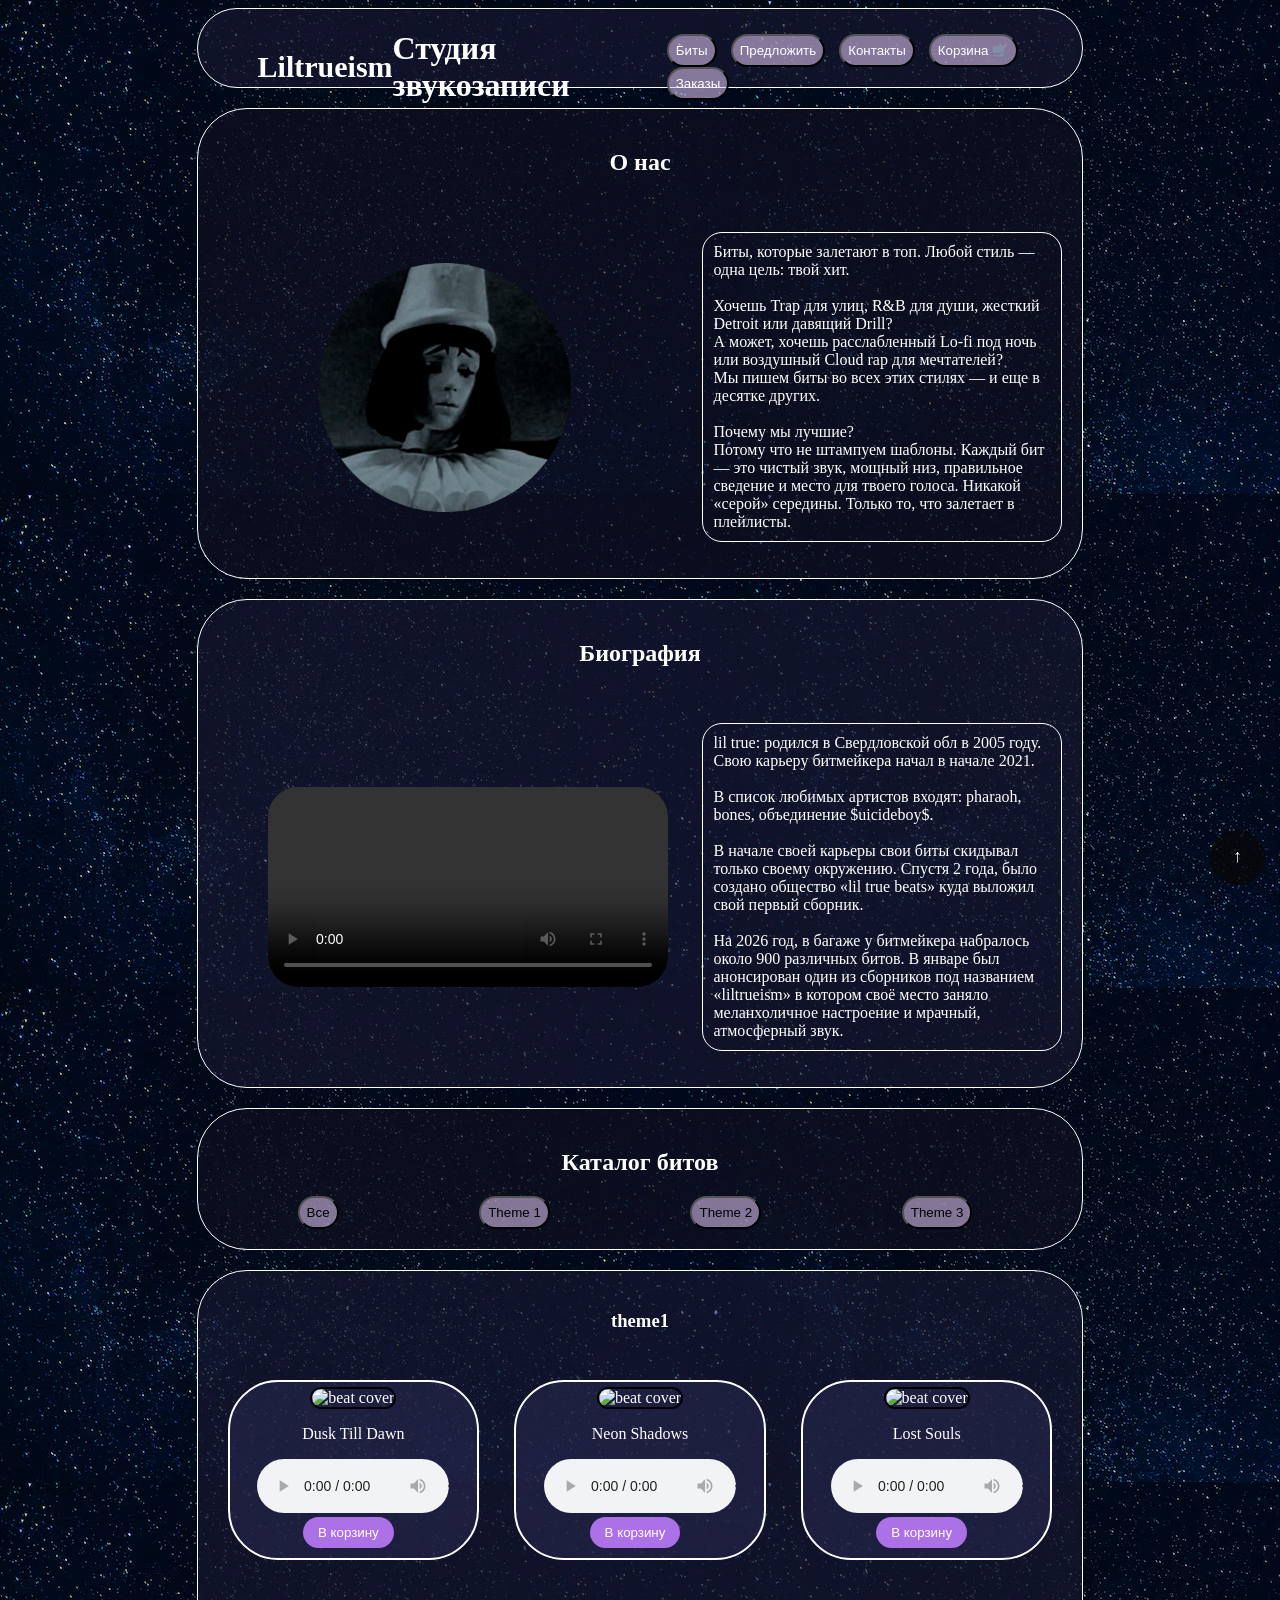
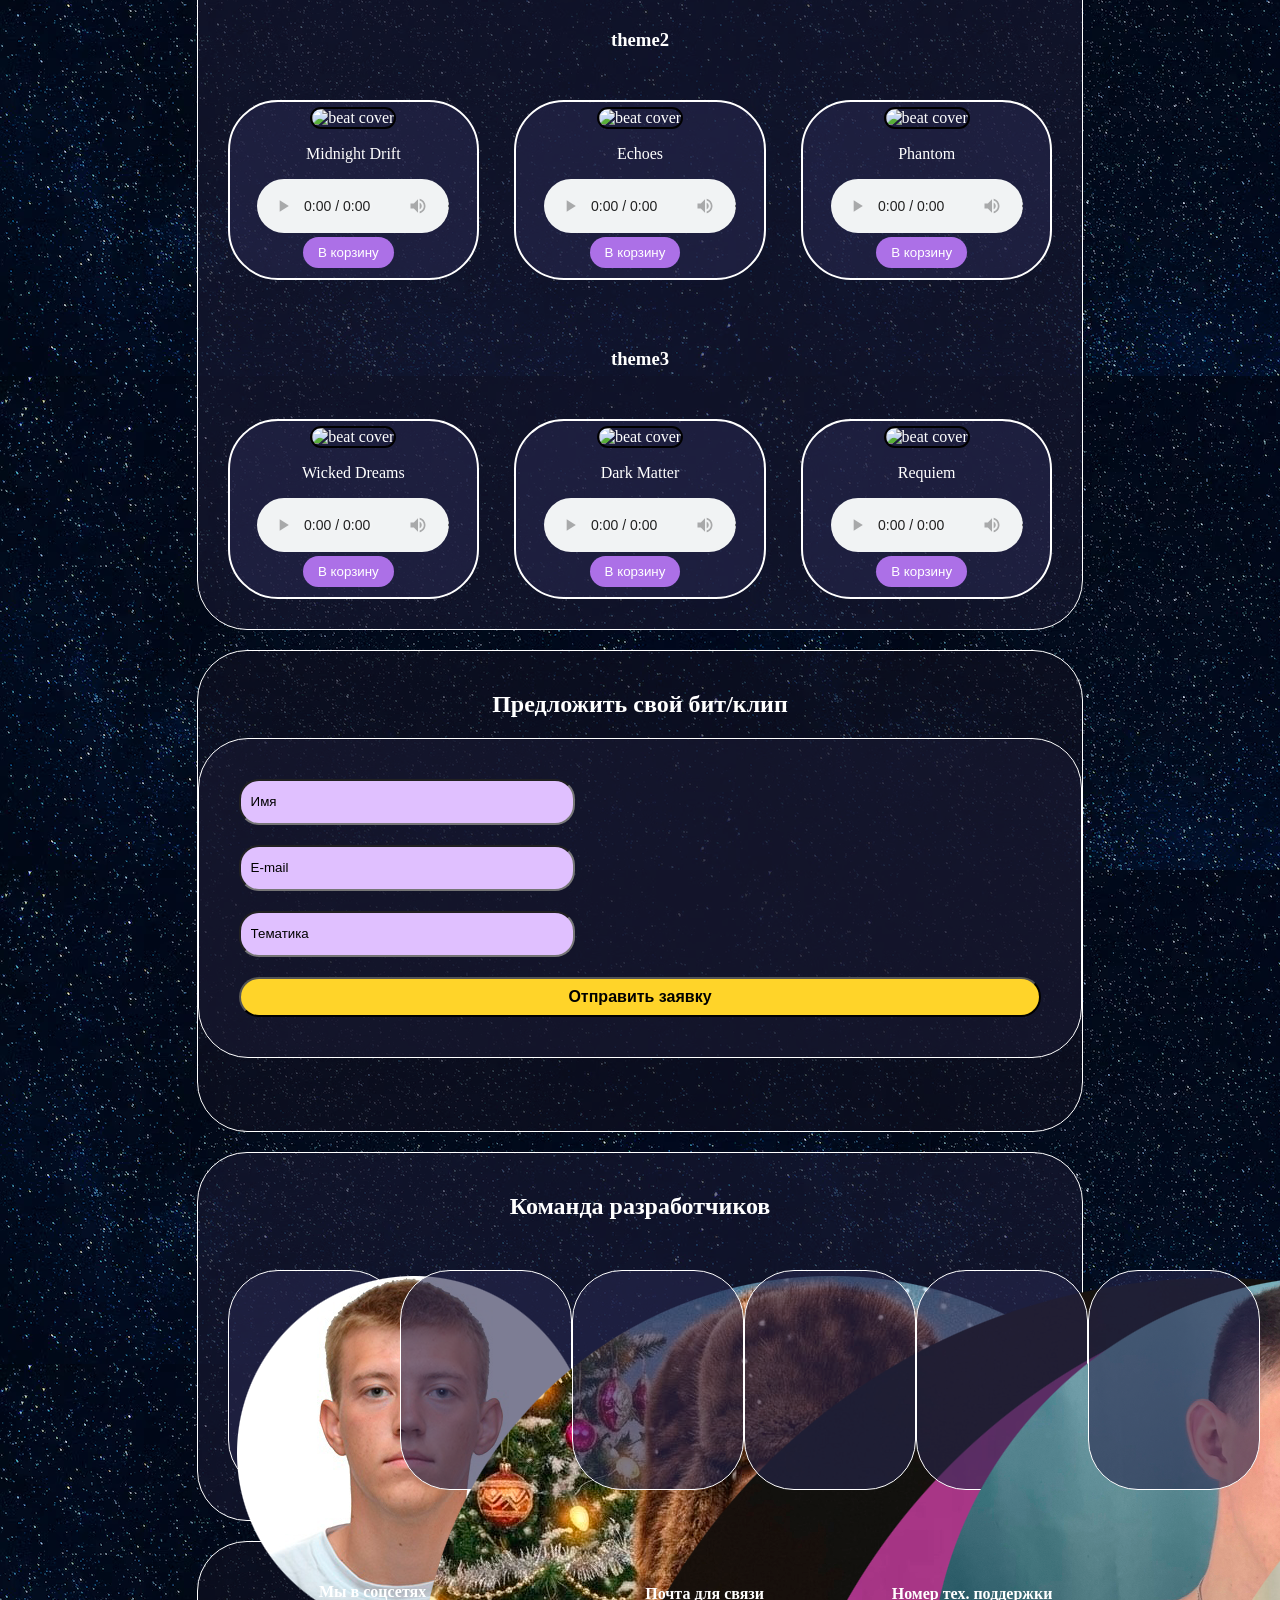
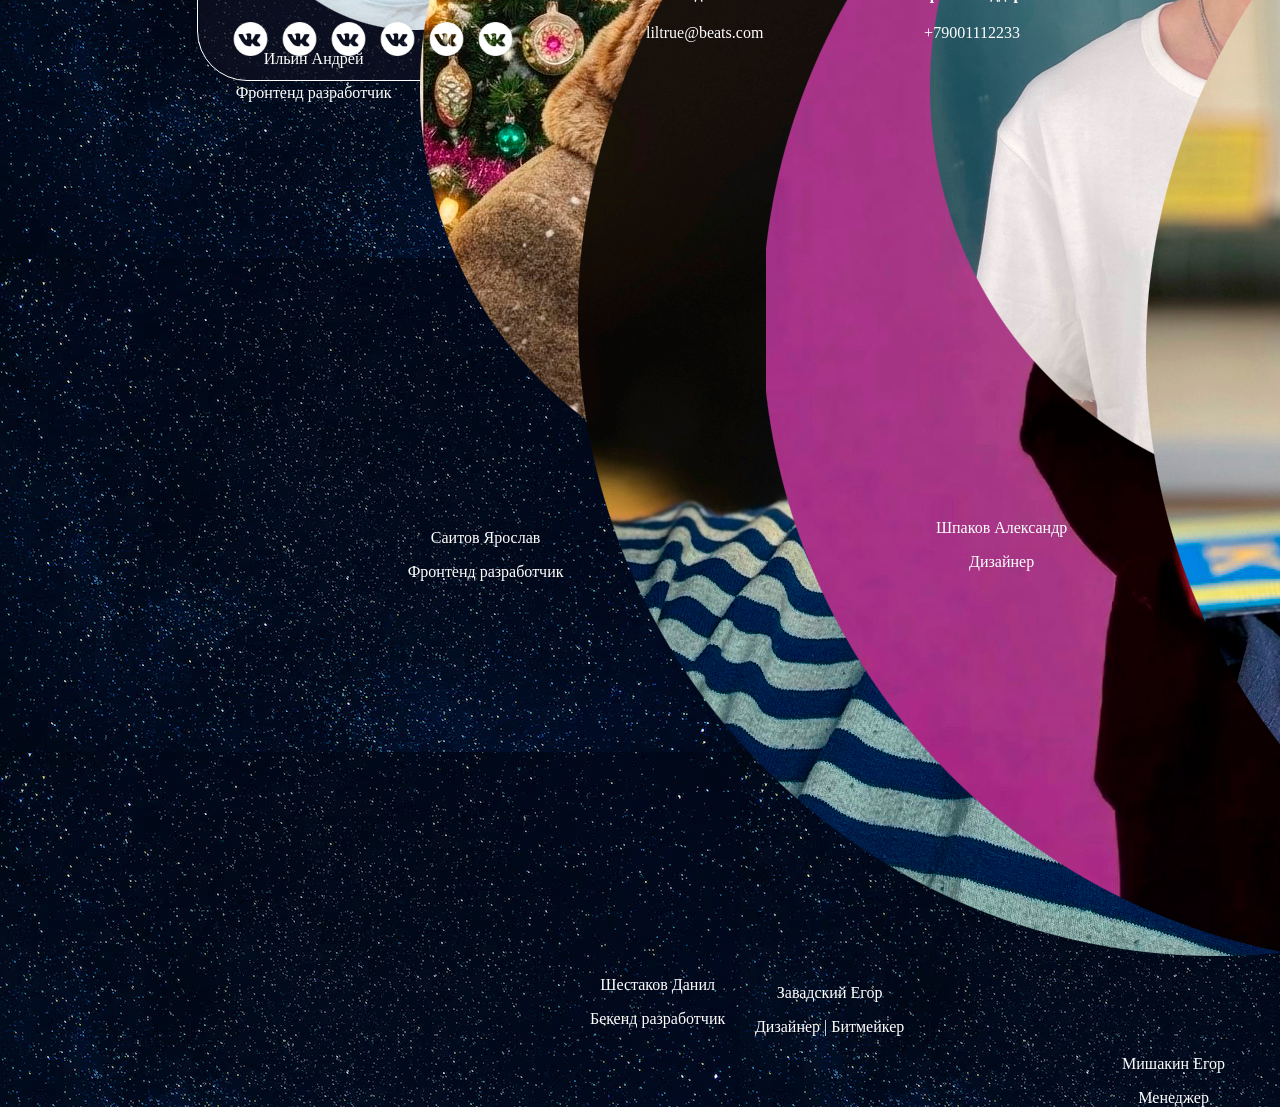
==== commit 53fdcb39: "Update index.html" ====
--- a/index.html
+++ b/index.html
@@ -4,11 +4,10 @@
 <head>
     <meta charset="UTF-8">
     <meta name="viewport" content="width=device-width, initial-scale=1.0">
-    <title>Главная страница | Liltrueism</title>
-    <link rel="stylesheet" href="/csss/reset.css">
+    <title>Liltrueism | Современные биты и звук</title>
+    <link rel="stylesheet" href="csss/style.css">
+    <link rel="stylesheet" href="csss/adaptation.css">
     <script src="script.js"></script>
-    <link rel="stylesheet" href="/csss/style.css">
-    <link rel="stylesheet" href="/csss/adaptation.css">
     <script src="validate.js"></script>
 </head>
 
@@ -17,13 +16,13 @@
         <div class="navigation" id="navigation">
             <div class="imgTitle">
                 <div><b class="litrueism">Liltrueism</b></div>
-                <div><h1>Главная страница</h1></div>
+                <div><h1>Студия звукозаписи</h1></div>
                 <div class="butos">
-                    <button id="aTov"><a href="#tovar">Товары</a></button>
-                    <button id="aClip"><a href="#clipBeat">Ваш клип/бит</a></button>
-                    <button id="aCont"><a href="#contact">Связаться</a></button>
-                    <button><a href="cart.html">Корзина</a></button>
-                    <button><a href="orders.html">Мои заказы</a></button>
+                    <button id="aTov"><a href="#tovar">Биты</a></button>
+                    <button id="aClip"><a href="#clipBeat">Предложить</a></button>
+                    <button id="aCont"><a href="#contact">Контакты</a></button>
+                    <button><a href="cart.html">Корзина 🛒</a></button>
+                    <button><a href="orders.html">Заказы</a></button>
                 </div>
             </div>
         </div>
@@ -31,14 +30,14 @@
         <div class="aboutUs">
             <h2 class="aboutH2">О нас</h2>
             <div class="logoAbout">
-                <img src="/img/Header/LilTrue.png" alt="" class="kkk">
+                <img src="img/Header/LilTrue.png" alt="Liltrueism Logo" class="kkk">
                 <p class="ppp">Биты, которые залетают в топ. Любой стиль — одна цель: твой хит.
-                    <br> <br>
-                    Хочешь Trap для улиц, R&B для души, жесткий Detroit или давящий Drill? <br>
-                    А может, хочешь расслабленный Lo-fi под ночь или воздушный Cloud rap для мечтателей? <br>
+                    <br><br>
+                    Хочешь Trap для улиц, R&B для души, жесткий Detroit или давящий Drill?<br>
+                    А может, хочешь расслабленный Lo-fi под ночь или воздушный Cloud rap для мечтателей?<br>
                     Мы пишем биты во всех этих стилях — и еще в десятке других.
-                    <br> <br>
-                    Почему мы лучшие? <br>
+                    <br><br>
+                    Почему мы лучшие?<br>
                     Потому что не штампуем шаблоны. Каждый бит — это чистый звук, мощный низ, правильное сведение и
                     место для твоего голоса. Никакой «серой» середины. Только то, что залетает в плейлисты.
                 </p>
@@ -48,12 +47,12 @@
         <div class="videoBiography">
             <h2 class="aboutH2">Биография</h2>
             <div class="logoAbout">
-                <video src="/video/IMG_6130.MOV" controls class=""></video>
+                <video src="video/IMG_6130.MOV" controls></video>
                 <p class="ppp">lil true: родился в Свердловской обл в 2005 году. Свою карьеру битмейкера начал в начале
-                    2021. <br> <br>
-                    В список любимых артистов входят: pharaoh, bones, объединение $uicideboy$. <br> <br>
+                    2021. <br><br>
+                    В список любимых артистов входят: pharaoh, bones, объединение $uicideboy$. <br><br>
                     В начале своей карьеры свои биты скидывал только своему окружению. Спустя 2 года, было создано
-                    общество «lil true beats” куда выложил свой первый сборник. <br> <br>
+                    общество «lil true beats» куда выложил свой первый сборник. <br><br>
                     На 2026 год, в багаже у битмейкера набралось около 900 различных битов. В январе был анонсирован
                     один из сборников под названием «liltrueism» в котором своё место заняло меланхоличное настроение и
                     мрачный, атмосферный звук.</p>
@@ -63,80 +62,79 @@
 
     <main>
         <div class="navItems">
-            <h2 class="aboutH2" id="tovar">Список товаров</h2>
+            <h2 class="aboutH2" id="tovar">Каталог битов</h2>
             <div class="butNav">
-                <button class="filter-btn" data-filter="all">All</button>
-                <button class="filter-btn" data-filter="theme1">theme1</button>
-                <button class="filter-btn" data-filter="theme2">theme2</button>
-                <button class="filter-btn" data-filter="theme3">theme3</button>
+                <button class="filter-btn" data-filter="all">Все</button>
+                <button class="filter-btn" data-filter="theme1">Theme 1</button>
+                <button class="filter-btn" data-filter="theme2">Theme 2</button>
+                <button class="filter-btn" data-filter="theme3">Theme 3</button>
             </div>
         </div>
 
         <div class="items" id="beats-list">
-            <!-- theme1 -->
             <h3 class="aboutH2 theme-title" data-theme="theme1">theme1</h3>
             <div class="box theme-group" data-theme="theme1">
                 <div class="beat" data-product-id="1">
-                    <img src="/img/beats/1.jpg" alt="beat cover" id="pic1">
+                    <img src="img/beats/1.jpg" alt="beat cover" id="pic1">
                     <p>Dusk Till Dawn</p>
-                    <audio src="/music/1.mp3" controls></audio><br>
-                    <button class="add-to-cart-btn" data-id="1">Добавить в корзину</button>
+                    <audio src="music/1.mp3" controls></audio><br>
+                    <button class="add-to-cart-btn" data-id="1">В корзину</button>
                 </div>
                 <div class="beat" data-product-id="2">
-                    <img src="/img/beats/2.jpg" alt="beat cover" id="pic1">
+                    <img src="img/beats/2.jpg" alt="beat cover" id="pic1">
                     <p>Neon Shadows</p>
-                    <audio src="/music/lt.mp3" controls></audio><br>
-                    <button class="add-to-cart-btn" data-id="2">Добавить в корзину</button>
+                    <audio src="music/lt.mp3" controls></audio><br>
+                    <button class="add-to-cart-btn" data-id="2">В корзину</button>
                 </div>
                 <div class="beat" data-product-id="3">
-                    <img src="/img/beats/3.jpg" alt="beat cover" id="pic1">
+                    <img src="img/beats/3.jpg" alt="beat cover" id="pic1">
                     <p>Lost Souls</p>
-                    <audio src="/music/17.mp3" controls></audio><br>
-                    <button class="add-to-cart-btn" data-id="3">Добавить в корзину</button>
-                </div>
-            </div>
-            <!-- theme2 -->
+                    <audio src="music/17.mp3" controls></audio><br>
+                    <button class="add-to-cart-btn" data-id="3">В корзину</button>
+                </div>
+            </div>
+
             <h3 class="aboutH2 theme-title" data-theme="theme2">theme2</h3>
             <div class="box theme-group" data-theme="theme2">
                 <div class="beat" data-product-id="4">
-                    <img src="/img/beats/4.jpg" alt="beat cover" id="pic1">
+                    <img src="img/beats/4.jpg" alt="beat cover" id="pic1">
                     <p>Midnight Drift</p>
-                    <audio src="/music/4.mp3" controls></audio><br>
-                    <button class="add-to-cart-btn" data-id="4">Добавить в корзину</button>
+                    <audio src="music/4.mp3" controls></audio><br>
+                    <button class="add-to-cart-btn" data-id="4">В корзину</button>
                 </div>
                 <div class="beat" data-product-id="5">
-                    <img src="/img/beats/5.jpg" alt="beat cover" id="pic1">
+                    <img src="img/beats/5.jpg" alt="beat cover" id="pic1">
                     <p>Echoes</p>
-                    <audio src="/music/5.mp3" controls></audio><br>
-                    <button class="add-to-cart-btn" data-id="5">Добавить в корзину</button>
+                    <audio src="music/5.mp3" controls></audio><br>
+                    <button class="add-to-cart-btn" data-id="5">В корзину</button>
                 </div>
                 <div class="beat" data-product-id="6">
-                    <img src="/img/beats/6.jpg" alt="beat cover" id="pic1">
+                    <img src="img/beats/6.jpg" alt="beat cover" id="pic1">
                     <p>Phantom</p>
-                    <audio src="/music/15.mp3" controls></audio><br>
-                    <button class="add-to-cart-btn" data-id="6">Добавить в корзину</button>
-                </div>
-            </div>
-            <!-- theme3 -->
+                    <audio src="music/15.mp3" controls></audio><br>
+                    <button class="add-to-cart-btn" data-id="6">В корзину</button>
+                </div>
+            </div>
+
             <h3 class="aboutH2 theme-title" data-theme="theme3">theme3</h3>
             <div class="box theme-group" data-theme="theme3">
                 <div class="beat" data-product-id="7">
-                    <img src="/img/beats/7.jpg" alt="beat cover" id="pic1">
+                    <img src="img/beats/7.jpg" alt="beat cover" id="pic1">
                     <p>Wicked Dreams</p>
-                    <audio src="/music/7.mp3" controls></audio><br>
-                    <button class="add-to-cart-btn" data-id="7">Добавить в корзину</button>
+                    <audio src="music/7.mp3" controls></audio><br>
+                    <button class="add-to-cart-btn" data-id="7">В корзину</button>
                 </div>
                 <div class="beat" data-product-id="8">
-                    <img src="/img/beats/8.jpg" alt="beat cover" id="pic1">
+                    <img src="img/beats/8.jpg" alt="beat cover" id="pic1">
                     <p>Dark Matter</p>
-                    <audio src="/music/16.mp3" controls></audio><br>
-                    <button class="add-to-cart-btn" data-id="8">Добавить в корзину</button>
+                    <audio src="music/16.mp3" controls></audio><br>
+                    <button class="add-to-cart-btn" data-id="8">В корзину</button>
                 </div>
                 <div class="beat" data-product-id="9">
-                    <img src="/img/beats/9.jpg" alt="beat cover" id="pic1">
+                    <img src="img/beats/9.jpg" alt="beat cover" id="pic1">
                     <p>Requiem</p>
-                    <audio src="/music/13.mp3" controls></audio><br>
-                    <button class="add-to-cart-btn" data-id="9">Добавить в корзину</button>
+                    <audio src="music/13.mp3" controls></audio><br>
+                    <button class="add-to-cart-btn" data-id="9">В корзину</button>
                 </div>
             </div>
         </div>
@@ -147,10 +145,9 @@
                 <input type="text" placeholder="Имя" class="formInp">
                 <input type="email" placeholder="E-mail" class="formInp">
                 <input type="text" class="formInp" placeholder="Тематика">
-                <input type="submit" value="Отправить" class="btn">
+                <input type="submit" value="Отправить заявку" class="btn">
             </form>
         </div>
-
     </main>
 
     <footer>
@@ -158,38 +155,32 @@
             <h2 class="aboutH2">Команда разработчиков</h2>
             <div class="box1">
                 <div class="teamInfo">
-                    <img src="/img/Avatar/Ilin.png" alt=""
-                        style="border: solid 1px black; border-radius: 50px; width: 100px; height: 100px;">
+                    <img src="img/Avatar/Ilin.png" alt="">
                     <p>Ильин Андрей</p>
                     <p>Фронтенд разработчик</p>
                 </div>
                 <div class="teamInfo">
-                    <img src="/img/Avatar/Saitov.png" alt=""
-                        style="border: solid 1px black; border-radius: 50px; width: 100px;">
+                    <img src="img/Avatar/Saitov.png" alt="">
                     <p>Саитов Ярослав</p>
                     <p>Фронтенд разработчик</p>
                 </div>
                 <div class="teamInfo">
-                    <img src="/img/Avatar/Shestakov.png" alt=""
-                        style="border: solid 1px black; border-radius: 50px; width: 100px;">
+                    <img src="img/Avatar/Shestakov.png" alt="">
                     <p>Шестаков Данил</p>
                     <p>Бекенд разработчик</p>
                 </div>
                 <div class="teamInfo">
-                    <img src="/img/Avatar/Zavad.png" alt=""
-                        style="border: solid 1px black; border-radius: 50px; width: 100px;">
+                    <img src="img/Avatar/Zavad.png" alt="">
                     <p>Завадский Егор</p>
                     <p>Дизайнер | Битмейкер</p>
                 </div>
                 <div class="teamInfo">
-                    <img src="/img/Avatar/Shpakov.png" alt=""
-                        style="border: solid 1px black; border-radius: 50px; width: 100px;">
+                    <img src="img/Avatar/Shpakov.png" alt="">
                     <p>Шпаков Александр</p>
                     <p>Дизайнер</p>
                 </div>
                 <div class="teamInfo">
-                    <img src="/img/Avatar/Mishakin.png" alt=""
-                        style="border: solid 1px black; border-radius: 50px; width: 100px;">
+                    <img src="img/Avatar/Mishakin.png" alt="">
                     <p>Мишакин Егор</p>
                     <p>Менеджер</p>
                 </div>
@@ -201,26 +192,18 @@
                 <div class="socialNetwork">
                     <h4>Мы в соцсетях</h4>
                     <div class="sN">
-                        <a href="https://vk.com/duxa4" target="_blank" rel="noopener noreferrer"><img
-                                src="/img/VK.png" alt="" style="width: 50px;"></a>
-                        <a href="https://vk.com/stiv_jr" target="_blank" rel="noopener noreferrer"><img
-                                src="/img/VK.png" alt="" style="width: 50px;"></a>
-                        <a href="https://vk.com/imurchala" target="_blank" rel="noopener noreferrer"><img
-                                src="/img/VK.png" alt="" style="width: 50px;"></a>
-                        <a href="https://vk.com/id688448021" target="_blank" rel="noopener noreferrer"><img
-                                src="/img/VK.png" alt="" style="width: 50px;"></a>
-                        <a href="https://vk.com/shpak_35" target="_blank" rel="noopener noreferrer"><img
-                                src="/img/VK.png" alt="" style="width: 50px;"></a>
-                        <a href="https://vk.com/roge_promotion" target="_blank" rel="noopener noreferrer"><img
-                                src="/img/VK.png" alt="" style="width: 50px;"></a>
+                        <a href="https://vk.com/duxa4" target="_blank"><img src="img/VK.png" alt="VK" style="width: 45px;"></a>
+                        <a href="https://vk.com/stiv_jr" target="_blank"><img src="img/VK.png" alt="VK" style="width: 45px;"></a>
+                        <a href="https://vk.com/imurchala" target="_blank"><img src="img/VK.png" alt="VK" style="width: 45px;"></a>
+                        <a href="https://vk.com/id688448021" target="_blank"><img src="img/VK.png" alt="VK" style="width: 45px;"></a>
+                        <a href="https://vk.com/shpak_35" target="_blank"><img src="img/VK.png" alt="VK" style="width: 45px;"></a>
+                        <a href="https://vk.com/roge_promotion" target="_blank"><img src="img/VK.png" alt="VK" style="width: 45px;"></a>
                     </div>
                 </div>
-
                 <div class="socialNetwork">
                     <h4>Почта для связи</h4>
                     <p>liltrue@beats.com</p>
                 </div>
-
                 <div class="socialNetwork">
                     <h4>Номер тех. поддержки</h4>
                     <p>+79001112233</p>
@@ -228,9 +211,7 @@
             </div>
         </div>
     </footer>
-    <a class="up-button" href="#navigation">
-        <p>↑↑↑</p>
-    </a>
+    <a class="up-button" href="#navigation"><p>↑</p></a>
 </body>
 
-</html>+</html>
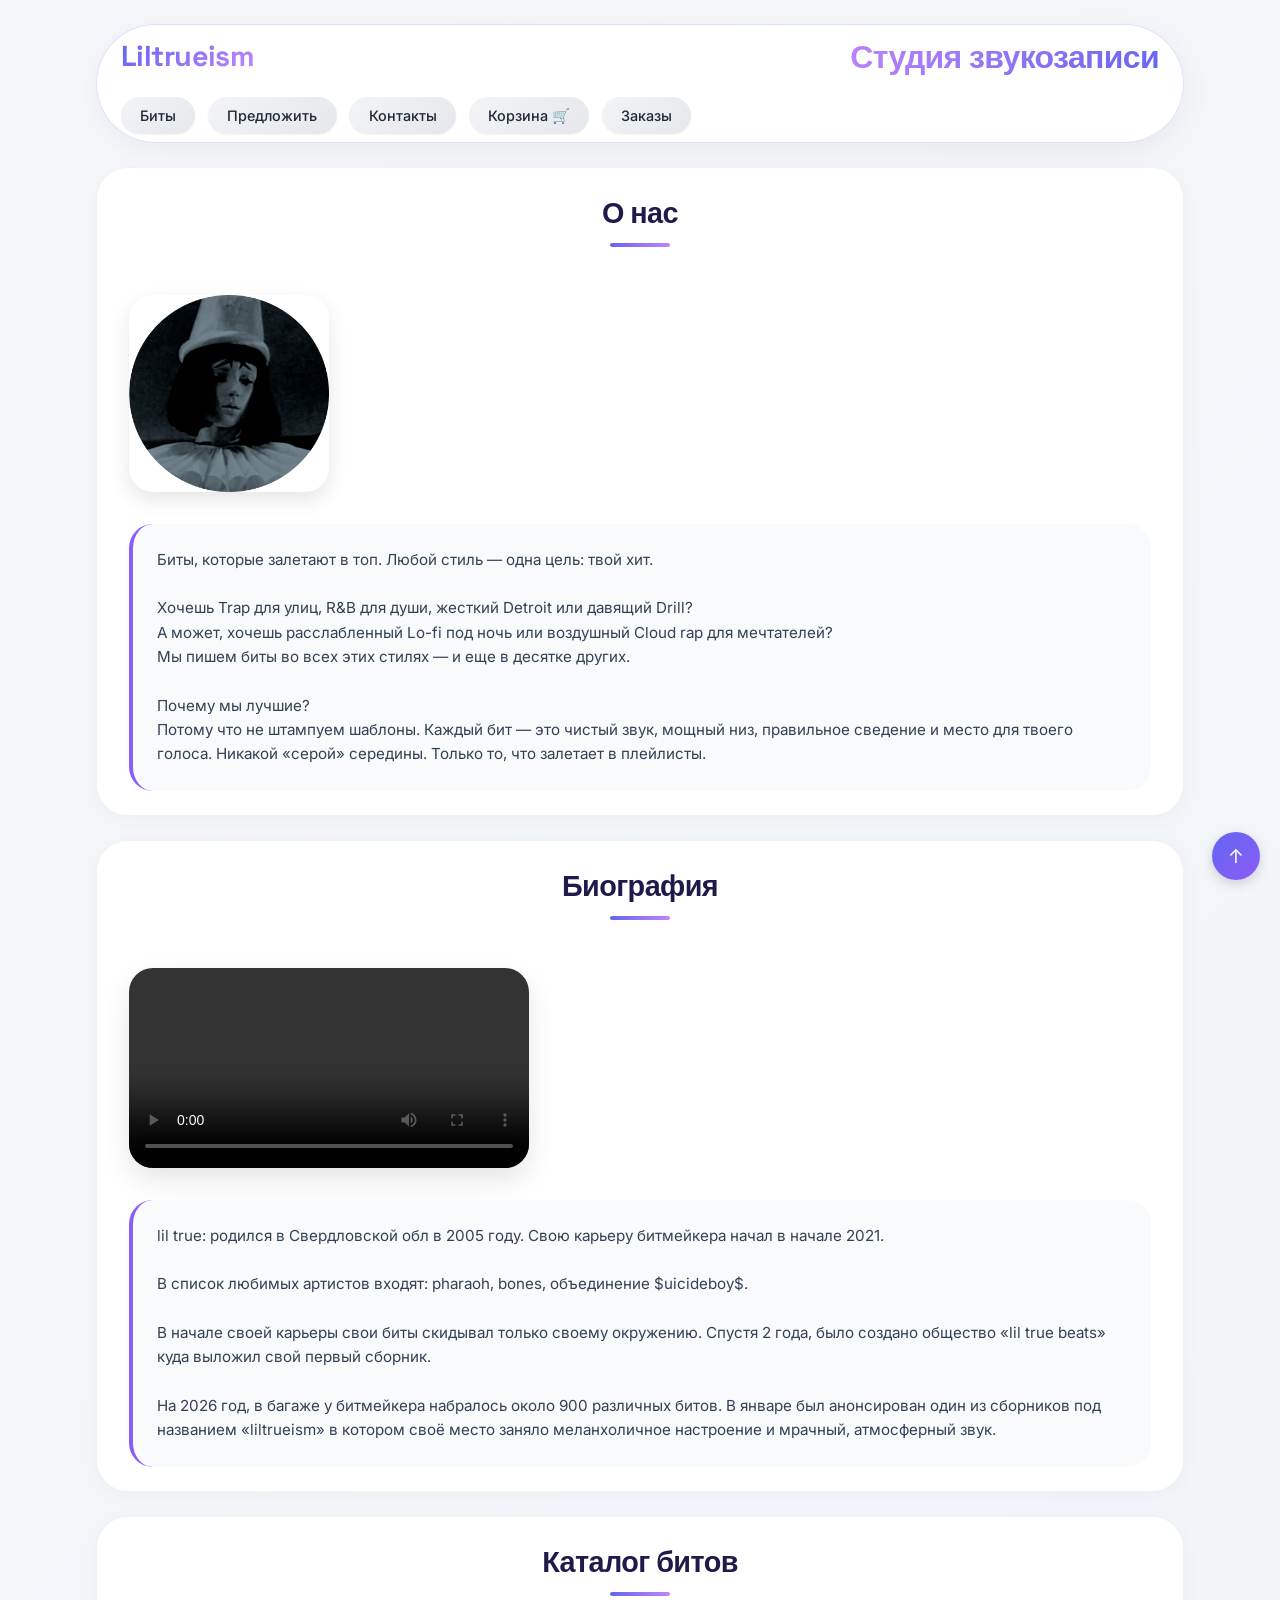
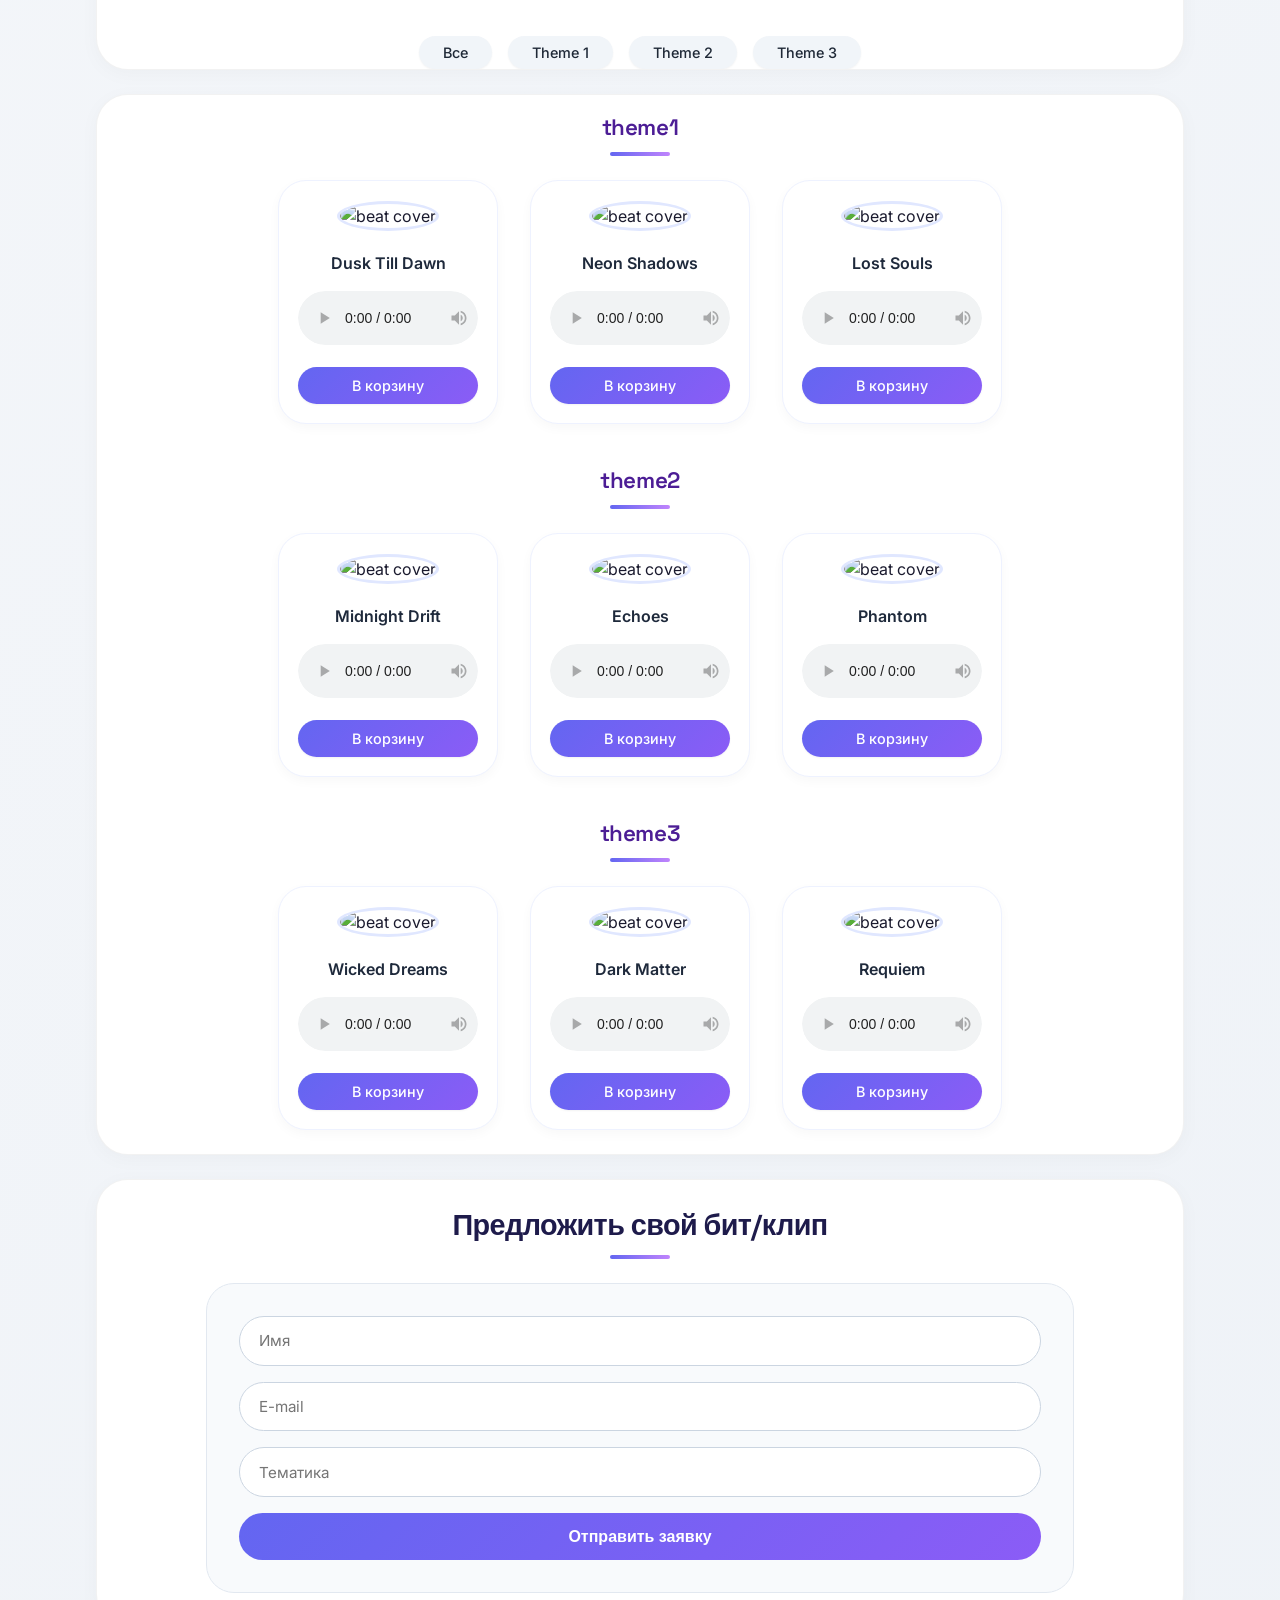
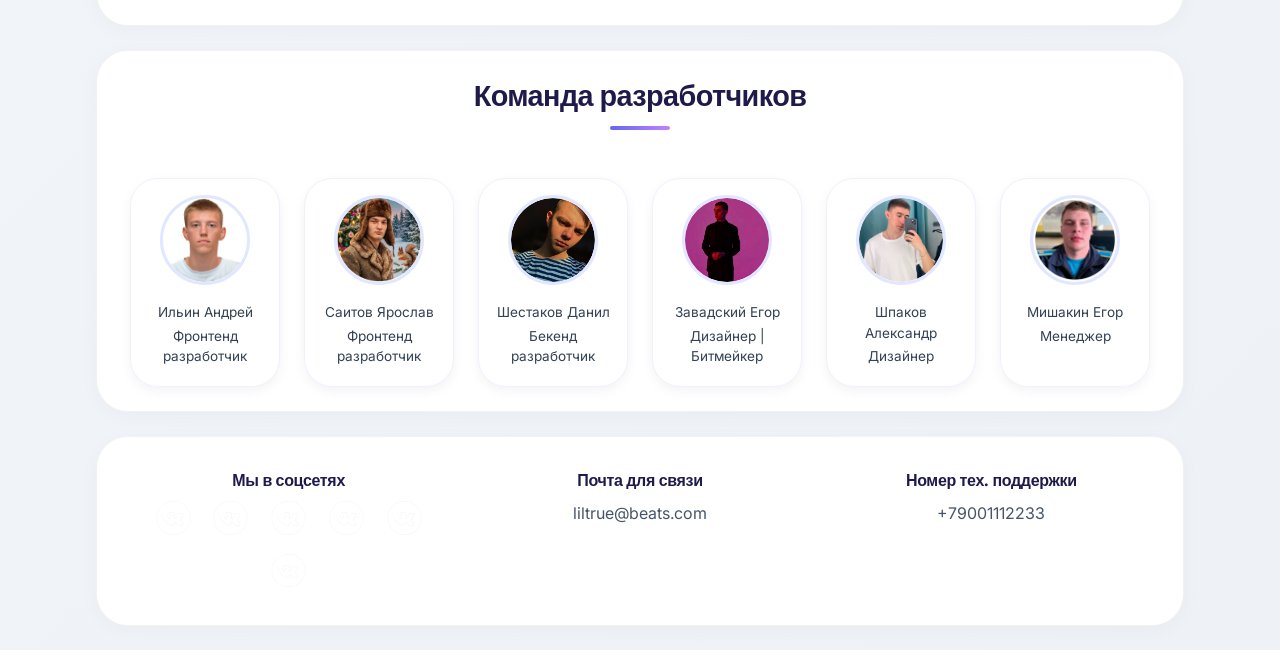
==== commit a3371d87: "Update index.html" ====
--- a/index.html
+++ b/index.html
@@ -5,7 +5,7 @@
     <meta charset="UTF-8">
     <meta name="viewport" content="width=device-width, initial-scale=1.0">
     <title>Liltrueism | Современные биты и звук</title>
-    <link rel="stylesheet" href="csss/style.css">
+    <link rel="stylesheet" href="style.css">
     <link rel="stylesheet" href="csss/adaptation.css">
     <script src="script.js"></script>
     <script src="validate.js"></script>
--- a/style.css
+++ b/style.css
@@ -0,0 +1,584 @@
+/* ========== GOOGLE FONTS ========== */
+@import url('https://fonts.googleapis.com/css2?family=Inter:opsz,wght@14..32,300;14..32,400;14..32,600;14..32,700&family=Space+Grotesk:wght@400;500;600&display=swap');
+
+/* ========== БАЗОВЫЕ СТИЛИ ========== */
+* {
+    margin: 0;
+    padding: 0;
+    box-sizing: border-box;
+}
+
+body {
+    background: linear-gradient(135deg, #f5f7fa 0%, #eef2f7 100%);
+    font-family: 'Inter', 'Space Grotesk', sans-serif;
+    font-size: 16px;
+    line-height: 1.5;
+    color: #1a1a2e;
+}
+
+h1, h2, h3, h4 {
+    font-weight: 600;
+    letter-spacing: -0.02em;
+    font-family: 'Space Grotesk', sans-serif;
+}
+
+h1 {
+    font-size: 2rem;
+    background: linear-gradient(135deg, #c084fc, #6366f1);
+    -webkit-background-clip: text;
+    background-clip: text;
+    color: transparent;
+}
+
+h2 {
+    font-size: 1.8rem;
+    margin-bottom: 1rem;
+}
+
+h3 {
+    font-size: 1.4rem;
+}
+
+/* ========== НАВИГАЦИЯ ========== */
+.navigation {
+    background: rgba(255, 255, 255, 0.95);
+    backdrop-filter: blur(10px);
+    color: #1a1a2e;
+    width: 85%;
+    margin: 1.5rem auto;
+    border-radius: 80px;
+    border: 1px solid rgba(99, 102, 241, 0.2);
+    box-shadow: 0 8px 32px rgba(0, 0, 0, 0.05);
+    height: auto;
+    min-height: 5rem;
+    padding: 0.5rem 1.5rem;
+    transition: all 0.3s ease;
+}
+
+.navigation:hover {
+    box-shadow: 0 12px 40px rgba(99, 102, 241, 0.15);
+}
+
+.imgTitle {
+    display: flex;
+    justify-content: space-between;
+    align-items: center;
+    flex-wrap: wrap;
+    gap: 1rem;
+}
+
+.litrueism {
+    font-family: 'Space Grotesk', monospace;
+    font-size: 1.8rem;
+    font-weight: 700;
+    background: linear-gradient(135deg, #6366f1, #c084fc);
+    -webkit-background-clip: text;
+    background-clip: text;
+    color: transparent;
+    letter-spacing: -0.02em;
+}
+
+.butos {
+    display: flex;
+    gap: 0.8rem;
+    flex-wrap: wrap;
+}
+
+button {
+    background: linear-gradient(135deg, #f3f4f6, #e5e7eb);
+    border: none;
+    padding: 0.6rem 1.2rem;
+    border-radius: 40px;
+    font-family: 'Inter', sans-serif;
+    font-weight: 500;
+    font-size: 0.9rem;
+    color: #1f2937;
+    cursor: pointer;
+    transition: all 0.3s ease;
+    box-shadow: 0 1px 2px rgba(0, 0, 0, 0.05);
+}
+
+button:hover {
+    background: linear-gradient(135deg, #e0e7ff, #c7d2fe);
+    transform: translateY(-2px);
+    box-shadow: 0 4px 12px rgba(99, 102, 241, 0.2);
+}
+
+button.active {
+    background: linear-gradient(135deg, #6366f1, #8b5cf6);
+    color: white;
+    box-shadow: 0 4px 12px rgba(99, 102, 241, 0.3);
+}
+
+a, a:visited {
+    color: inherit;
+    text-decoration: none;
+}
+
+/* ========== БЛОКИ С КОНТЕНТОМ ========== */
+.aboutUs, .videoBiography, .navItems, .items, .back, .team, .contact, .container {
+    width: 85%;
+    margin: 1.5rem auto;
+    background: white;
+    border-radius: 32px;
+    border: 1px solid rgba(0, 0, 0, 0.05);
+    box-shadow: 0 4px 20px rgba(0, 0, 0, 0.03);
+    overflow: hidden;
+    transition: transform 0.2s ease, box-shadow 0.2s ease;
+}
+
+.aboutUs:hover, .videoBiography:hover, .items:hover {
+    box-shadow: 0 8px 30px rgba(0, 0, 0, 0.08);
+}
+
+.aboutH2 {
+    text-align: center;
+    padding: 1.5rem 1rem 0.5rem;
+    font-size: 1.8rem;
+    color: #1e1b4b;
+    position: relative;
+}
+
+.aboutH2::after {
+    content: '';
+    display: block;
+    width: 60px;
+    height: 4px;
+    background: linear-gradient(90deg, #6366f1, #c084fc);
+    margin: 0.5rem auto 0;
+    border-radius: 4px;
+}
+
+.logoAbout {
+    display: flex;
+    justify-content: space-between;
+    align-items: center;
+    gap: 2rem;
+    padding: 1.5rem 2rem;
+    flex-wrap: wrap;
+}
+
+.ppp {
+    background: #f8fafc;
+    padding: 1.5rem;
+    border-radius: 24px;
+    color: #334155;
+    line-height: 1.6;
+    border-left: 4px solid #8b5cf6;
+    font-size: 0.95rem;
+}
+
+.kkk {
+    width: 200px;
+    border-radius: 24px;
+    box-shadow: 0 8px 20px rgba(0, 0, 0, 0.1);
+}
+
+/* ========== ВИДЕО ========== */
+video {
+    width: 400px;
+    border-radius: 24px;
+    box-shadow: 0 12px 28px rgba(0, 0, 0, 0.1);
+}
+
+/* ========== ФИЛЬТРЫ ========== */
+.butNav {
+    display: flex;
+    justify-content: center;
+    gap: 1rem;
+    padding: 1rem 1rem 0;
+    flex-wrap: wrap;
+}
+
+.filter-btn {
+    background: #f1f5f9;
+    padding: 0.5rem 1.5rem;
+    border-radius: 40px;
+    font-weight: 500;
+}
+
+.filter-btn:hover {
+    background: #e2e8f0;
+    transform: translateY(-1px);
+}
+
+/* ========== ТОВАРЫ (БИТЫ) ========== */
+.theme-title {
+    padding: 1rem 1.5rem 0;
+    font-size: 1.4rem;
+    color: #4c1d95;
+}
+
+.box, .theme-group {
+    display: flex;
+    justify-content: center;
+    gap: 2rem;
+    padding: 1.5rem;
+    flex-wrap: wrap;
+}
+
+.beat {
+    background: #ffffff;
+    border-radius: 28px;
+    padding: 1.2rem;
+    text-align: center;
+    transition: all 0.3s ease;
+    border: 1px solid #eef2ff;
+    box-shadow: 0 4px 12px rgba(0, 0, 0, 0.03);
+    width: 220px;
+}
+
+.beat:hover {
+    transform: translateY(-8px);
+    box-shadow: 0 20px 30px -12px rgba(99, 102, 241, 0.2);
+    border-color: #c7d2fe;
+}
+
+#pic1 {
+    width: 140px;
+    height: 140px;
+    object-fit: cover;
+    border-radius: 50%;
+    border: 3px solid #e0e7ff;
+    margin-bottom: 0.8rem;
+    transition: transform 0.3s;
+}
+
+.beat:hover #pic1 {
+    transform: scale(1.02);
+    border-color: #8b5cf6;
+}
+
+.beat p {
+    color: #1e293b;
+    font-weight: 600;
+    margin: 0.5rem 0;
+}
+
+audio {
+    width: 100%;
+    margin: 0.5rem 0;
+    border-radius: 40px;
+}
+
+.beat button {
+    background: linear-gradient(135deg, #6366f1, #8b5cf6);
+    color: white;
+    margin-top: 0.5rem;
+    width: 100%;
+}
+
+.beat button:hover {
+    background: linear-gradient(135deg, #4f46e5, #7c3aed);
+    transform: translateY(-2px);
+}
+
+/* ========== ФОРМА ========== */
+.back {
+    text-align: center;
+    padding-bottom: 2rem;
+}
+
+form {
+    background: #f8fafc;
+    padding: 2rem;
+    border-radius: 28px;
+    width: 80%;
+    margin: 0 auto;
+    border: 1px solid #e2e8f0;
+}
+
+.formInp {
+    display: block;
+    width: 100%;
+    padding: 0.9rem 1.2rem;
+    margin-bottom: 1rem;
+    border: 1px solid #cbd5e1;
+    border-radius: 60px;
+    font-family: 'Inter', sans-serif;
+    font-size: 0.95rem;
+    transition: all 0.2s;
+}
+
+.formInp:focus {
+    outline: none;
+    border-color: #8b5cf6;
+    box-shadow: 0 0 0 3px rgba(139, 92, 246, 0.1);
+}
+
+.btn {
+    background: linear-gradient(135deg, #6366f1, #8b5cf6);
+    color: white;
+    border: none;
+    padding: 0.9rem;
+    border-radius: 60px;
+    font-weight: 600;
+    cursor: pointer;
+    width: 100%;
+    font-size: 1rem;
+    transition: all 0.2s;
+}
+
+.btn:hover {
+    background: linear-gradient(135deg, #4f46e5, #7c3aed);
+    transform: translateY(-2px);
+}
+
+/* ========== КОМАНДА ========== */
+.box1 {
+    display: flex;
+    justify-content: center;
+    flex-wrap: wrap;
+    gap: 1.5rem;
+    padding: 1.5rem;
+}
+
+.teamInfo {
+    background: #ffffff;
+    border-radius: 28px;
+    padding: 1rem;
+    text-align: center;
+    width: 150px;
+    box-shadow: 0 4px 12px rgba(0, 0, 0, 0.05);
+    transition: transform 0.2s;
+    border: 1px solid #eef2ff;
+}
+
+.teamInfo:hover {
+    transform: translateY(-5px);
+    box-shadow: 0 12px 20px rgba(0, 0, 0, 0.08);
+}
+
+.teamInfo img {
+    width: 90px;
+    height: 90px;
+    border-radius: 50%;
+    object-fit: cover;
+    margin-bottom: 0.5rem;
+    border: 3px solid #e0e7ff;
+}
+
+.teamInfo p {
+    color: #334155;
+    font-size: 0.85rem;
+    margin: 0.2rem 0;
+}
+
+/* ========== ФУТЕР ========== */
+.contact {
+    background: white;
+}
+
+.boxes {
+    display: flex;
+    justify-content: space-between;
+    flex-wrap: wrap;
+    gap: 2rem;
+    padding: 2rem;
+}
+
+.socialNetwork {
+    text-align: center;
+    flex: 1;
+}
+
+.socialNetwork h4 {
+    color: #1e1b4b;
+    margin-bottom: 0.5rem;
+}
+
+.socialNetwork p {
+    color: #475569;
+}
+
+.sN {
+    display: flex;
+    gap: 0.8rem;
+    justify-content: center;
+    flex-wrap: wrap;
+}
+
+.sN img {
+    transition: transform 0.2s;
+}
+
+.sN img:hover {
+    transform: scale(1.1);
+}
+
+/* ========== КНОПКА ВВЕРХ ========== */
+.up-button {
+    width: 48px;
+    height: 48px;
+    border-radius: 50%;
+    background: linear-gradient(135deg, #6366f1, #8b5cf6);
+    position: fixed;
+    right: 20px;
+    bottom: 20px;
+    display: flex;
+    align-items: center;
+    justify-content: center;
+    transition: all 0.2s;
+    box-shadow: 0 4px 12px rgba(0, 0, 0, 0.15);
+}
+
+.up-button:hover {
+    transform: scale(1.05);
+    background: linear-gradient(135deg, #4f46e5, #7c3aed);
+}
+
+.up-button p {
+    color: white;
+    font-size: 1.2rem;
+    margin: 0;
+}
+
+/* ========== КОРЗИНА И ЗАКАЗЫ ========== */
+.cart-container {
+    padding: 2rem;
+    max-width: 800px;
+    margin: 0 auto;
+}
+
+.cart-item, .order-card {
+    background: white;
+    border-radius: 24px;
+    padding: 1rem 1.5rem;
+    margin-bottom: 1rem;
+    border: 1px solid #eef2ff;
+    box-shadow: 0 2px 8px rgba(0, 0, 0, 0.03);
+    transition: all 0.2s;
+}
+
+.cart-item:hover, .order-card:hover {
+    box-shadow: 0 8px 20px rgba(0, 0, 0, 0.05);
+    border-color: #c7d2fe;
+}
+
+.cart-item-info {
+    font-weight: 500;
+    color: #1e293b;
+}
+
+.cart-item-quantity input {
+    width: 70px;
+    padding: 0.4rem;
+    border-radius: 40px;
+    border: 1px solid #cbd5e1;
+    text-align: center;
+}
+
+.cart-item-remove {
+    background: #fee2e2;
+    color: #dc2626;
+    border: none;
+    padding: 0.4rem 1rem;
+    border-radius: 40px;
+    cursor: pointer;
+    font-weight: 500;
+}
+
+.cart-item-remove:hover {
+    background: #fecaca;
+    transform: none;
+}
+
+.cart-total {
+    background: linear-gradient(135deg, #f8fafc, #f1f5f9);
+    padding: 1rem 1.5rem;
+    border-radius: 60px;
+    text-align: right;
+    font-weight: 700;
+    font-size: 1.3rem;
+    color: #1e1b4b;
+    margin-top: 1rem;
+}
+
+.btn-checkout {
+    background: linear-gradient(135deg, #10b981, #059669);
+    color: white;
+    width: 100%;
+    padding: 1rem;
+    font-size: 1.1rem;
+    border-radius: 60px;
+}
+
+.btn-checkout:hover {
+    background: linear-gradient(135deg, #059669, #047857);
+}
+
+.empty-message {
+    text-align: center;
+    padding: 3rem;
+    background: white;
+    border-radius: 32px;
+    color: #475569;
+}
+
+.empty-message a {
+    color: #8b5cf6;
+    font-weight: 600;
+}
+
+.order-header {
+    display: flex;
+    justify-content: space-between;
+    border-bottom: 1px solid #e2e8f0;
+    padding-bottom: 0.5rem;
+    margin-bottom: 0.8rem;
+    font-weight: 600;
+    color: #4c1d95;
+}
+
+.order-item {
+    display: flex;
+    justify-content: space-between;
+    padding: 0.3rem 0;
+}
+
+.order-total {
+    text-align: right;
+    font-weight: 700;
+    margin-top: 0.8rem;
+    padding-top: 0.5rem;
+    border-top: 1px solid #e2e8f0;
+}
+
+.orders-header-actions {
+    display: flex;
+    justify-content: space-between;
+    align-items: center;
+    flex-wrap: wrap;
+    gap: 1rem;
+    margin-bottom: 1.5rem;
+}
+
+.back-shop-link {
+    background: #f1f5f9;
+    padding: 0.5rem 1.2rem;
+    border-radius: 40px;
+    color: #4f46e5;
+    font-weight: 500;
+}
+
+.clear-orders-btn {
+    background: #fef2f2;
+    color: #dc2626;
+    border: 1px solid #fecaca;
+}
+
+.clear-orders-btn:hover {
+    background: #fee2e2;
+}
+
+.input-error {
+    border: 2px solid #ef4444 !important;
+    background-color: #fef2f2;
+}
+
+.error-message {
+    color: #ef4444;
+    font-size: 0.75rem;
+    margin-top: 0.25rem;
+    display: block;
+}
--- a/csss/adaptation.css
+++ b/csss/adaptation.css
@@ -1,133 +1,223 @@
-/* Extra large devices (large desktops, 1200px and up)*/
-@media screen and (max-width: 1200px) {
-    .box1 {
-        padding-left: 5rem;
-        display: grid;
-        row-gap: 2rem;
-        grid-template-columns: repeat(3, 1fr);
-    }
-
-    .teaminfo {
-        margin-bottom: 10rem;
-    }
-
+/* ========== АДАПТАЦИЯ ДЛЯ ПЛАНШЕТОВ (до 992px) ========== */
+@media screen and (max-width: 992px) {
+    .navigation, .aboutUs, .videoBiography, .navItems, .items, .back, .team, .contact, .container {
+        width: 92%;
+    }
+    
     .logoAbout {
-        display: grid;
-        grid-template-columns: repeat(1, 1fr);
-    }
-
+        flex-direction: column;
+        text-align: center;
+    }
+    
+    .ppp {
+        width: 100%;
+    }
+    
+    .kkk {
+        width: 180px;
+    }
+    
     video {
-        margin: 0 auto;
-        width: 40rem;
-        margin-bottom: 1rem;
-    }
-
-    .ppp {
-        margin: 0 auto;
-        width: 90%;
-    }
-
-    .kkk {
-        display: none;
-    }
-
-    .litrueism {
-        margin: 0 auto;
-    }
-
-    #aTov,
-    #aClip,
-    #aCont {
-        display: none;
-    }
-
+        width: 100%;
+        max-width: 450px;
+    }
+    
+    .box, .theme-group {
+        gap: 1.2rem;
+    }
+    
+    .beat {
+        width: 200px;
+    }
+    
+    #pic1 {
+        width: 120px;
+        height: 120px;
+    }
+    
     .butos {
-        padding-right: 2rem;
-    }
-
-}
-
-/* Large devices (desktops, 992px and up)*/
-@media screen and (max-width: 992px) {
-    .box1 {
-        padding-left: 3.5rem;
-
-    }
-
-    .butos {
-        padding-right: 0;
-    }
-
+        margin-right: 0;
+        justify-content: center;
+    }
+    
     audio {
-        width: 11rem;
-    }
-
-    #pic1 {
-        height: 10rem;
-        width: 10rem;
-    }
-
-    .add-to-cart-btn {
-        margin-left: 0.5rem;
-    }
-
-    #aOrder {
-        display: none;
-    }
-}
-
-/* Medium devices (tablets, 768px and up)*/
+        width: 100%;
+    }
+}
+
+/* ========== ДЛЯ ПЛАНШЕТОВ ДО 768px ========== */
 @media screen and (max-width: 768px) {
     .navigation {
-        height: 6rem;
-    }
-
+        min-height: auto;
+        padding: 0.8rem;
+    }
+    
+    .imgTitle {
+        flex-direction: column;
+        text-align: center;
+    }
+    
     .litrueism {
-        font-size: 20px;
-    }
-
+        font-size: 1.5rem;
+    }
+    
     h1 {
-        font-size: 24px;
-    }
-
+        font-size: 1.4rem;
+    }
+    
     .butos {
-        margin-right: 2rem;
-        display: grid;
-        row-gap: 0.5rem;
-        grid-template-columns: repeat(1, 1fr);
-    }
-
-    .imgTitle {
-        padding-top: 1rem;
-    }
-
-    video {
-        width: 30rem;
-    }
-
-    audio {
-        width: 8rem;
-    }
-
-    #pic1 {
-        height: 8rem;
-        width: 8rem;
-    }
-
+        display: flex;
+        flex-wrap: wrap;
+        justify-content: center;
+        gap: 0.5rem;
+    }
+    
     .box1 {
         display: grid;
         grid-template-columns: repeat(2, 1fr);
-    }
-
-    #carting {
-        display: none;
-    }
-    
-    .nav1 {
-        height: 4rem;
-    }
-
-    #cartImgTitle {
-       padding-top: 0.5rem;
-    }
-}+        gap: 1rem;
+    }
+    
+    .teamInfo {
+        width: 100%;
+    }
+    
+    .boxes {
+        flex-direction: column;
+        align-items: center;
+        text-align: center;
+    }
+    
+    video {
+        max-width: 100%;
+        margin: 0 auto;
+    }
+    
+    .beat {
+        width: 180px;
+    }
+    
+    #pic1 {
+        width: 100px;
+        height: 100px;
+    }
+    
+    form {
+        width: 95%;
+        padding: 1.5rem;
+    }
+}
+
+/* ========== ДЛЯ ТЕЛЕФОНОВ ДО 600px ========== */
+@media screen and (max-width: 600px) {
+    .box1 {
+        grid-template-columns: repeat(2, 1fr);
+        gap: 0.8rem;
+        padding: 1rem;
+    }
+    
+    .teamInfo {
+        padding: 0.8rem;
+    }
+    
+    .teamInfo img {
+        width: 70px;
+        height: 70px;
+    }
+    
+    .beat {
+        width: 100%;
+        max-width: 280px;
+        margin: 0 auto;
+    }
+    
+    .box, .theme-group {
+        flex-direction: column;
+        align-items: center;
+    }
+    
+    .cart-item {
+        flex-direction: column;
+        text-align: center;
+        gap: 0.8rem;
+    }
+    
+    .cart-item-quantity, .cart-item-price, .cart-item-remove {
+        width: 100%;
+        text-align: center;
+    }
+    
+    .orders-header-actions {
+        flex-direction: column;
+    }
+}
+
+/* ========== ДЛЯ МАЛЕНЬКИХ ТЕЛЕФОНОВ ДО 480px ========== */
+@media screen and (max-width: 480px) {
+    .navigation, .aboutUs, .videoBiography, .navItems, .items, .back, .team, .contact, .container {
+        width: 95%;
+        margin: 1rem auto;
+    }
+    
+    .box1 {
+        grid-template-columns: repeat(1, 1fr);
+    }
+    
+    .butNav {
+        gap: 0.5rem;
+    }
+    
+    .filter-btn {
+        padding: 0.4rem 1rem;
+        font-size: 0.85rem;
+    }
+    
+    .theme-title {
+        font-size: 1.2rem;
+        text-align: center;
+    }
+    
+    .logoAbout {
+        padding: 1rem;
+    }
+    
+    .ppp {
+        font-size: 0.85rem;
+        padding: 1rem;
+    }
+    
+    .cart-container {
+        padding: 1rem;
+    }
+    
+    .cart-total {
+        font-size: 1rem;
+        text-align: center;
+    }
+    
+    .formInp, .btn {
+        padding: 0.7rem;
+    }
+    
+    .up-button {
+        width: 40px;
+        height: 40px;
+        right: 12px;
+        bottom: 12px;
+    }
+    
+    .up-button p {
+        font-size: 1rem;
+    }
+}
+
+/* ========== АДАПТАЦИЯ ДЛЯ ТЕМ (column-layout добавляется скриптом) ========== */
+.theme-group.column-layout {
+    flex-direction: column !important;
+    align-items: center;
+}
+
+.theme-group.column-layout .beat {
+    width: 90%;
+    max-width: 300px;
+}
